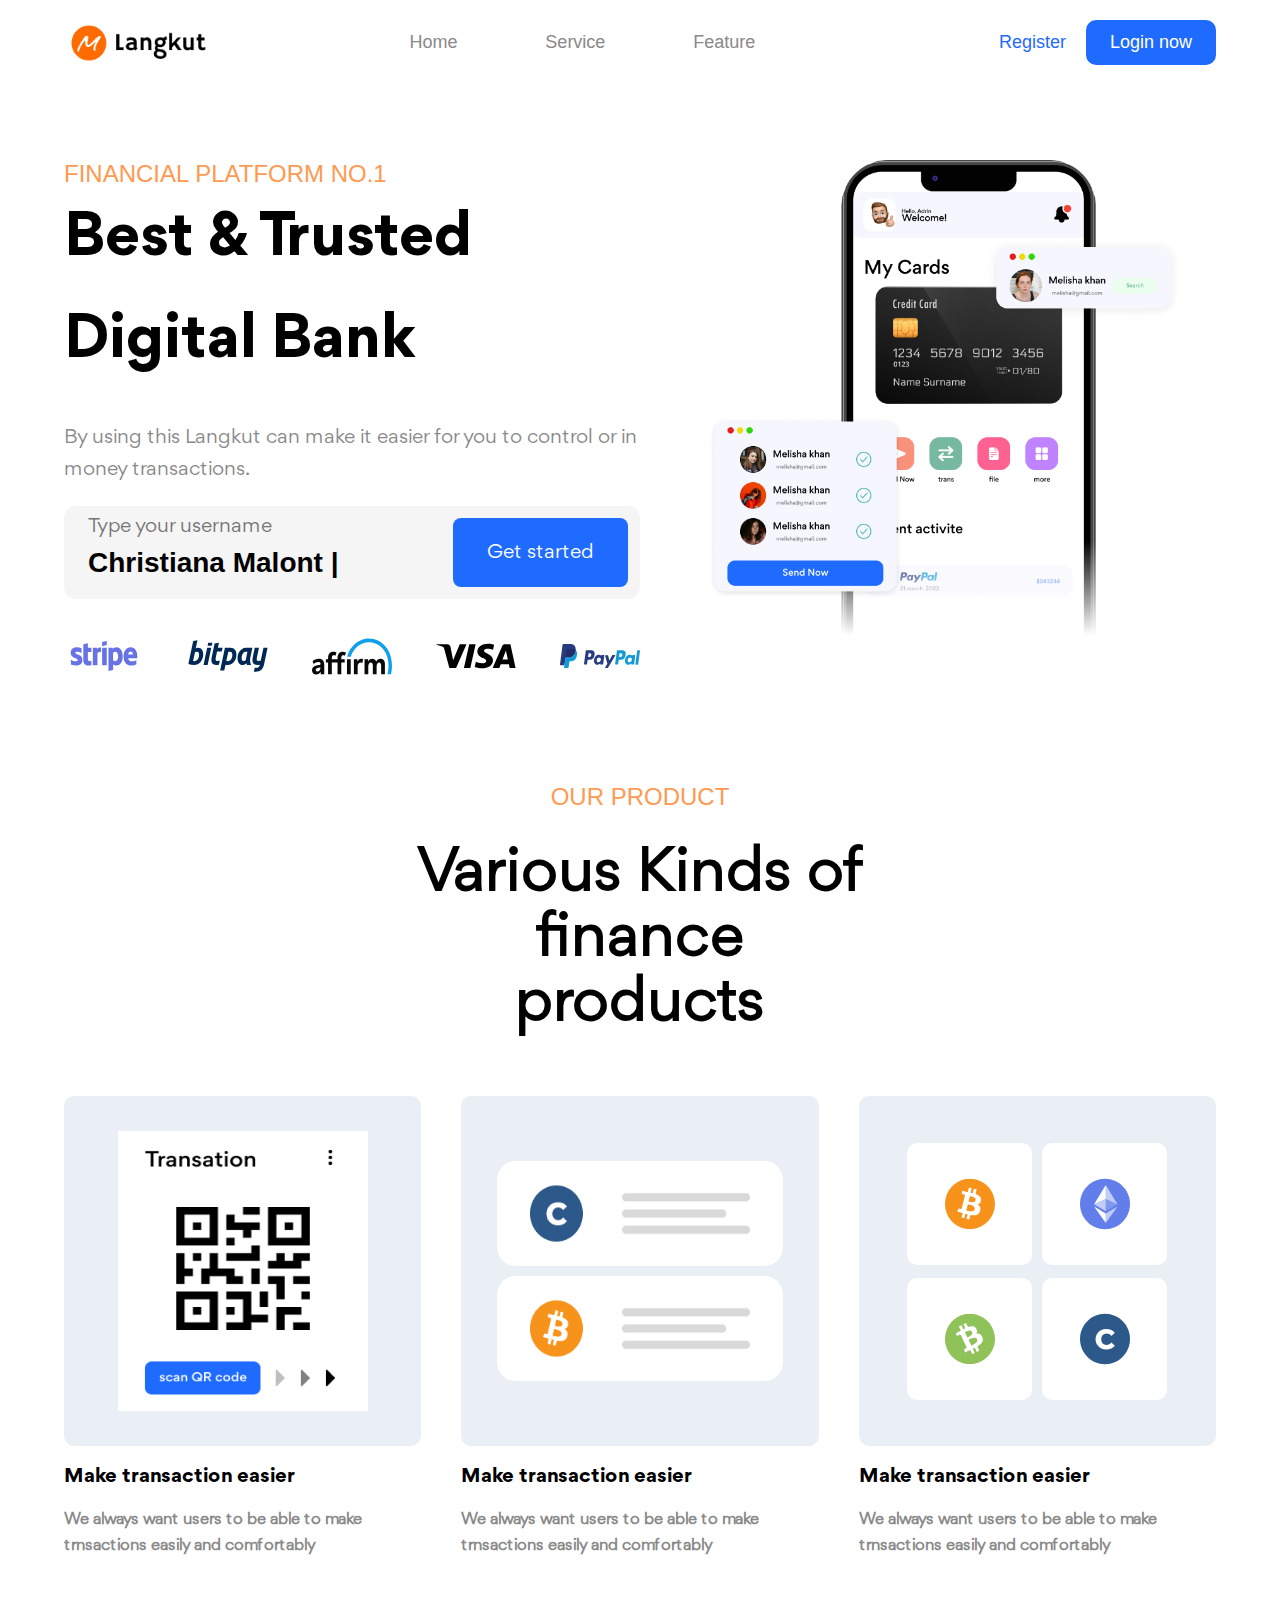
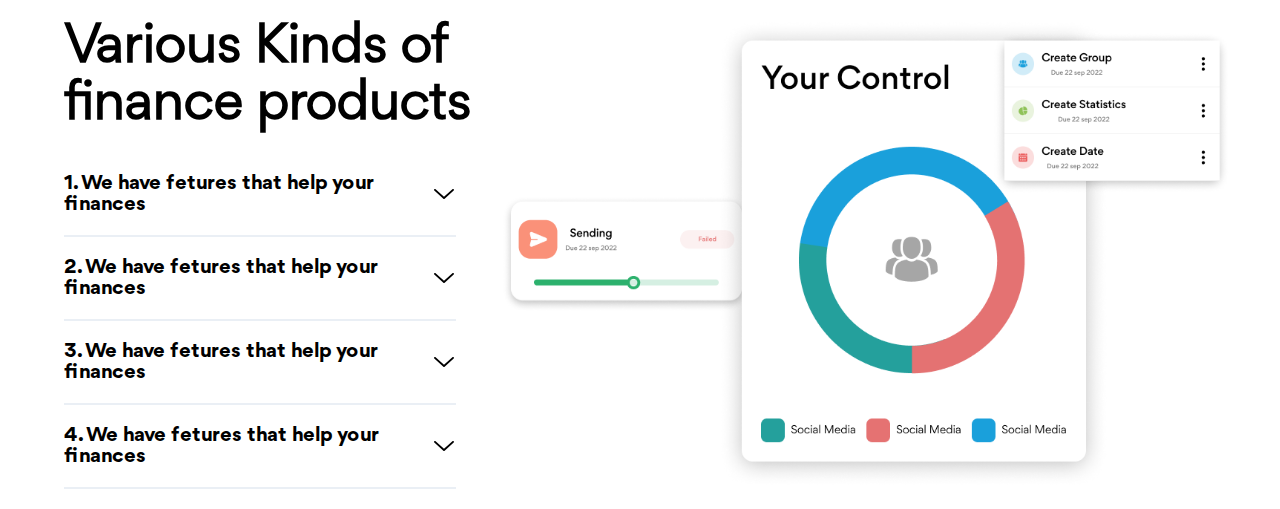
==== index.html @ 3cc5f79e "finance section in  progress" ====
<!DOCTYPE html>
<html lang="en">
<head>
    <meta charset="UTF-8">
    <meta http-equiv="X-UA-Compatible" content="IE=edge">
    <meta name="viewport" content="width=device-width, initial-scale=1.0">
    <title>Document</title>
    <link rel="stylesheet" href="style.css">
</head>
<body>
    <Header>
        <Section class="wrapper">
            <div class="left">
                <h1><a href=""><img src="Assets\LOGO.png" alt=""></a></h1>
                <Nav class="middle">
                    <ul>
                        <li><a href="">Home</a></li>
                        <li><a href="">Service</a></li>
                        <li><a href="">Feature</a></li>
                    </ul>
                </Nav>
            </div>
            <Div class="right">
                <ul>
                    <li><a href="">Register</a></li>
                    <li><a href="" class="button">Login now</a></li>
                </ul>
            </Div>
        </Section>
    </Header>
    <section id="spotlight">
        <Section class="wrapper">
            <Div class="top">
                <span class="label">Financial Platform no.1</span>
                <h1>Best & Trusted Digital Bank</h1>
                <p>By using this Langkut can make it easier for you to control or in money transactions.</p>
                <Form>
                    <ul>
                        <li><input type="email" placeholder="Type your username"></li>
                        <li><input type="submit" value="Get started"></li>
                        <li><label for="">Christiana Malont</label></li>
                    </ul>
                </Form>
            </Div>
            <Div class="bottom">
                <ul>
                    <li><img src="Assets\stripe.svg" alt=""></li>
                    <li><img src="Assets\bitpay.svg" alt=""></li>
                    <li><img src="Assets\affrim.svg" alt=""></li>
                    <li><img src="Assets\visa.svg" alt=""></li>
                    <li><img src="Assets\paypal.svg" alt=""></li>
                </ul>
            </Div>
           
        </Section>
    </section>
    <section id="product">
        <section class="wrapper">
            <Div class="top">
                <span class="label">our product</span>
                <h2>Various Kinds of finance products</h2>
            </Div>
            <Div class="middle">
                <div class="item one">
                    <ul>
                        <li>
                            <div class="img_container">
                            <img src="Assets\Frame 3465529.png" alt="">
                            </div>
                        </li>
                        <li><h3>Make transaction easier</h3></li>
                        <li><p>We always want users to be able to make trnsactions easily and comfortably</p></li>
                    </ul>
                </div>
                <div class="item two">
                    <ul>
                        <li>
                            <div class="img_container">
                            <img src="Assets\Frame 3465536.png" alt="">
                            <img src="Assets\Frame 3465971.png" alt="">
                            </div>  
                        </li>
                        <li><h3>Make transaction easier</h3></li>
                        <li><p>We always want users to be able to make trnsactions easily and comfortably</p></li>
                    </ul>
                </div>
                <div class="item three">
                    <ul>
                        <li>
                            <div class="img_container">
                                <span><img src="Assets\Component 99.svg" alt=""></span>
                                <span><img src="Assets\Component 102.svg" alt=""></span>
                                <span><img src="Assets\Component 101.svg" alt=""></span>
                                <span><img src="Assets\Component 100.svg" alt=""></span>
                            </div>   
                        </li>
                        <li><h3>Make transaction easier</h3></li>
                        <li><p>We always want users to be able to make trnsactions easily and comfortably</p></li>
                    </ul>
                </div>
            </Div>
        </section>
    </section>
    <section id="finance">
        <Section class="wrapper">
            <Div class="top">
                <h2>Various Kinds of finance products</h2>
            </Div>
            <Div class="bottom">
                <ul>
                    <li>
                        <h3>1. We have fetures that help your finances <img src="Assets\Component 96.svg" alt=""></h3>
                        <p>We always want users to be able to make transactions easily and comfortably</p>
                        <a href="" class="button">Learn More</a>
                    </li>
                    <li>
                        <h3>2. We have fetures that help your finances <img src="Assets\Component 96.svg" alt=""></h3>
                        <p>We always want users to be able to make transactions easily and comfortably</p>
                        <a href="" class="button">Learn More</a>
                    </li>
                    <li>
                        <h3>3. We have fetures that help your finances <img src="Assets\Component 96.svg" alt=""></h3>
                        <p>We always want users to be able to make transactions easily and comfortably</p>
                        <a href="" class="button">Learn More</a>
                    </li>
                    <li>
                        <h3>4. We have fetures that help your finances <img src="Assets\Component 96.svg" alt=""></h3>
                        <p>We always want users to be able to make transactions easily and comfortably</p>
                        <a href="" class="button">Learn More</a>
                    </li>
                    
                </ul>
            </Div>
        </Section>
    </section>
</body>
</html>
---- style.css ----
* {
    margin: 0;
    padding: 0;
    border: 0;
    vertical-align: baseline;
    background: transparent;
    font-weight: normal;
    text-decoration: none;
    outline: none;
    -webkit-box-sizing: border-box;
    -moz-box-sizing: border-box;
    box-sizing: border-box;
  }
  ol,
  ul {
    list-style: none;
  }
  del {
    text-decoration: line-through;
  }
  body {
    font-family: 'Gorditas-regular', Arial, Helvetica, sans-serif;
    font-size: 17px;
    color: #000000;
    overflow-x: hidden;
    min-width: 320px;
    font-weight: 400;
  }
  input,
  textarea,
  select {
    font-family: 'Gordita-regular', Arial, Helvetica, sans-serif;
    font-weight: 400;
  }
  
  p {
    line-height: 1.6em;
    font-size: 16px;
    font-family: 'Gordita-regular', Arial;
    font-weight: 400;
    color:#898989 ;
  }
  h1{
    font-family:'Gordita-bold' ;

  }
  h2{
    font-family:'Gordita-bold' ;

  }
  h3{
    font-family:'Gordita-bold' ;

  }
  h4{
    font-family:'Gordita-bold' ;

  }
  h5{
    font-family:'Gordita-bold' ;

  }
  span.label {
    color: #FE9A52;
    text-transform: uppercase;
    font-weight: 500;
    font-size: 18px;
  }

  br.clear {
    clear: both;
    line-height: 0;
  }
  .wrapper {
    width: 90%;
    margin: 0 auto;
    max-width: 1400px;
  }


@font-face {
    font-family: 'Gordita-bold';
    src: url('font/Gordita-Bold.woff2') format('woff2'),
        url('font/Gordita-Bold.woff') format('woff');
    font-weight: bold;
    font-style: normal;
    font-display: swap;
}



@font-face {
    font-family: 'Gordita-Regular';
    src: url('font/Gordita-Regular.woff2') format('woff2'),
        url('font/Gordita-Regular.woff') format('woff');
    font-weight: normal;
    font-style: normal;
    font-display: swap;
}

Header{
    height: 100px;
    background-color: #fff;
    padding: 20px 0 0;
    margin-bottom: 60px;


}
Header Section.wrapper{
    display: flex;
    justify-content: space-between;
    align-items: center;
    
    
}
Header div.left{
    display: flex;
    justify-content: space-between;
    width: 60%;
    align-items: center
    
}
Header div.left h1{
    width: 150px;
    
}
Header div.left h1 a{
    width: 100%;
    display: block;
    
}
Header div.left h1 a img{
    display: block;
    width: 100%;
    
}
Header div.left Nav.middle{
    width: 50%;

    
}
Header div.left Nav.middle ul{
    display: flex;
    justify-content: space-between;
    align-items: center
    
}
Header div.left Nav.middle ul li{

    
}
Header div.left Nav.middle ul li a{
    display: inline-block;
    color:#898989 ; 
    font-size: 18px;
    font-weight: 500;
    
}
Header div.left Nav.middle ul li a:hover{
    font-weight: 700;
    color: #1E1E1E;
    
}
Header div.right{
    align-items: center
    
}
Header div.right ul{
    display: flex;
    justify-content: space-between;
    align-items: center
    
}
Header div.right ul li{
    
}
Header div.right ul li a{
    color: #1f6bff;
    font-size: 18px;
    font-weight: 500;
    display: block;
    
}
Header div.right ul li a:hover{
    color: #0444c5;

    
}
Header div.right ul li a.button{
    font-weight: 500;
    font-size: 18px;
    margin-left: 20px;
    color: #fff;
    background: #1f6bff;
    padding: 12px 24px;
    border-radius: 10px;
    display: block;
}
Header div.right ul li a.button:hover{
    background: #044cdb;
    
}
#spotlight{
    background-image: url(Assets/spotlight.png);
    background-repeat: no-repeat;
    background-position: right 100px  top 0;
    background-size: contain;
    margin-bottom: 100px;

}
#spotlight Section.wrapper{
    
}
#spotlight Div.top{
    
}
#spotlight Div.top span.label{
    color: #FE9A52;
    text-transform: uppercase;
    font-weight: 500;
    font-size: 24px;
    margin-bottom: 30px;

    
}
#spotlight Div.top h1{
    font-weight: 700;
    font-size: 60px;
    font-style:Gordita-regular ;
    width: 40%;
    line-height: 1.7em;
    margin-bottom: 30px;
    
}
#spotlight Div.top p{
    font-weight: 500;
    font-size: 20px;
    margin-bottom: 20px;
    width: 50%;
    
}
#spotlight Div.top form{
    
}
#spotlight Div.top form ul{
    position: relative;
    width: 50%;
    background: #f5f5f5;
    padding: 10px 24px;
    border-radius: 12px;
    margin-bottom: 30px;
    
    
}
#spotlight Div.top form ul li{
    margin-bottom: 10px;


    
}
#spotlight Div.top form ul li input[type="email"]{
    
    color: #898989 ;
    width: 100%;
  
    font-size: 20px;
    

    

    
}
#spotlight Div.top form ul li input[type="submit"]{
    background: #1f6bff;
    color: #fff;
    font-size: 20px;
    font-weight: 500;
    padding: 24px 34px;
    position: absolute;
    right: 12px;
    top: 12px;
    border-radius: 8px;
    
}
#spotlight Div.top form ul li label{
    font-size: 28px;
    font-weight: 600;
    color: #000;
    text-transform: none;
    margin-top: 20px; 
}
#spotlight Div.top form:hover label{
   visibility: hidden;


    
}
#spotlight Div.top form ul li label::after{
    content: ' |';
    
}
#spotlight Div.bottom{
    width: 50%;
    align-items: center;
    
}
#spotlight Div.bottom ul{
    display: flex;
    justify-content: space-between;
    align-items: center;
    
    
}
#spotlight Div.bottom ul li{
 
    width: 80px;
    
}
#spotlight Div.bottom ul li img{
    display: block;
    width: 100%;
    
}
#product{
    margin-bottom: 60px;


}
#product section.wrapper{
    
}
#product Div.top{
    text-align: center;
    
    
}
#product Div.top span.label{
    display: block;
    font-size: 24px;
    margin-bottom: 30px;
    
}
#product Div.top h2{
    font-size: 60px;
    font-family: 'Gordita-regular';
    font-weight: 600;
    width: 40%;
    margin: 0 auto;
    
}
#product Div.middle{
    display: flex;
    justify-content: space-between;
    margin-top: 60px;
    
}
#product Div.middle div.item{
    width: 31%;
    
}
#product Div.middle div.item.one{
    
}
#product Div.middle div.item.two{
    
}
#product Div.middle div.item.three{
    
}
#product Div.middle div.item ul{
    display: flex;
    justify-content: space-between;
    flex-direction: column;
}
#product Div.middle div.item ul li{
    
}
#product Div.middle div.item ul li div.img_container{
    width: 100%;
    background-color: #eaeff5;
    margin: 0 auto;
    height: 350px;
    display: flex;
    align-items: center;
    justify-content: center;
    border-radius: 10px;
    margin-bottom: 20px;
   
}
#product Div.middle div.item.two ul li div.img_container{
    display: flex;
    justify-content: center;
    flex-wrap: wrap; 
    flex-direction: column;
   
}
#product Div.middle div.item.three ul li div.img_container{
    display: flex;
    flex-wrap: wrap;
    justify-content: center; 
    padding: 40px 0;
}
#product Div.middle div.item ul li div.img_container img{
    display: block;
    margin: 0 auto;
    width: 70%;
    height: 80%;
    
    
}
#product Div.middle div.item.two ul li div.img_container img{
    display:block;
    height: 30%;
    width: 80%;
    margin-bottom: 10px;
    
}
#product Div.middle div.item.two ul li div.img_container img:last-child{
    margin-bottom: 0;
    
}

#product Div.middle div.item.three ul li div.img_container span{
    width: 35%;
    height: 45%;
    display: flex;
    justify-content: center;
    align-items: center;
    background-color: #fff;
    border-radius: 10px;
   
  
    
}
#product Div.middle div.item.three ul li div.img_container span:nth-child(odd){
  margin-right: 10px;

    
}
#product Div.middle div.item.three ul li div.img_container span img{
    width: 40%;
    display: inline-block;
   
    
}

#product Div.middle div.item ul li h3{
 margin-bottom: 20px;
    
}
#product Div.middle div.item ul li p{
    font-weight: 600;
    
}
#finance{
    background-image: url(Assets/graph_image.png);
    background-repeat: no-repeat;
    background-position: right 50px top 0px;
    background-size: contain;

}
#finance Section.wrapper{
    
}
#finance Div.top{
    margin: 0 auto;
    margin-bottom: 40px;
    
}
#finance Div.top h2{
    font-size: 53px;
    font-family: 'Gordita-regular';
    font-weight: 600;
    width: 40%;
    

    
}
#finance Div.bottom{
    
}
#finance Div.bottom ul{
    
}
#finance Div.bottom ul li{
    margin: 20px 0;
    width: 34%;
    border-bottom: 2px solid #eaeff5;
    
}
#finance Div.bottom ul li h3{
    display: flex;
    justify-content: space-between;
    margin-bottom: 20px;
    
}
#finance Div.bottom ul li h3 img{
    
}
#finance Div.bottom ul li p{
    margin-bottom: 20px;
    font-weight: 600;
    font-size: 16px;
    display: none;
    
    
}
#finance Div.bottom ul li:hover p {
    display: block;
    
}
#finance Div.bottom ul li a.button{
    display: inline-block;
    margin-bottom: 20px;
    color: #FE9A52;
    font-weight: 600;
    font-size: 16px;
    display: none;
}
#finance Div.bottom ul li:hover a.button{
    display: block;
    
}
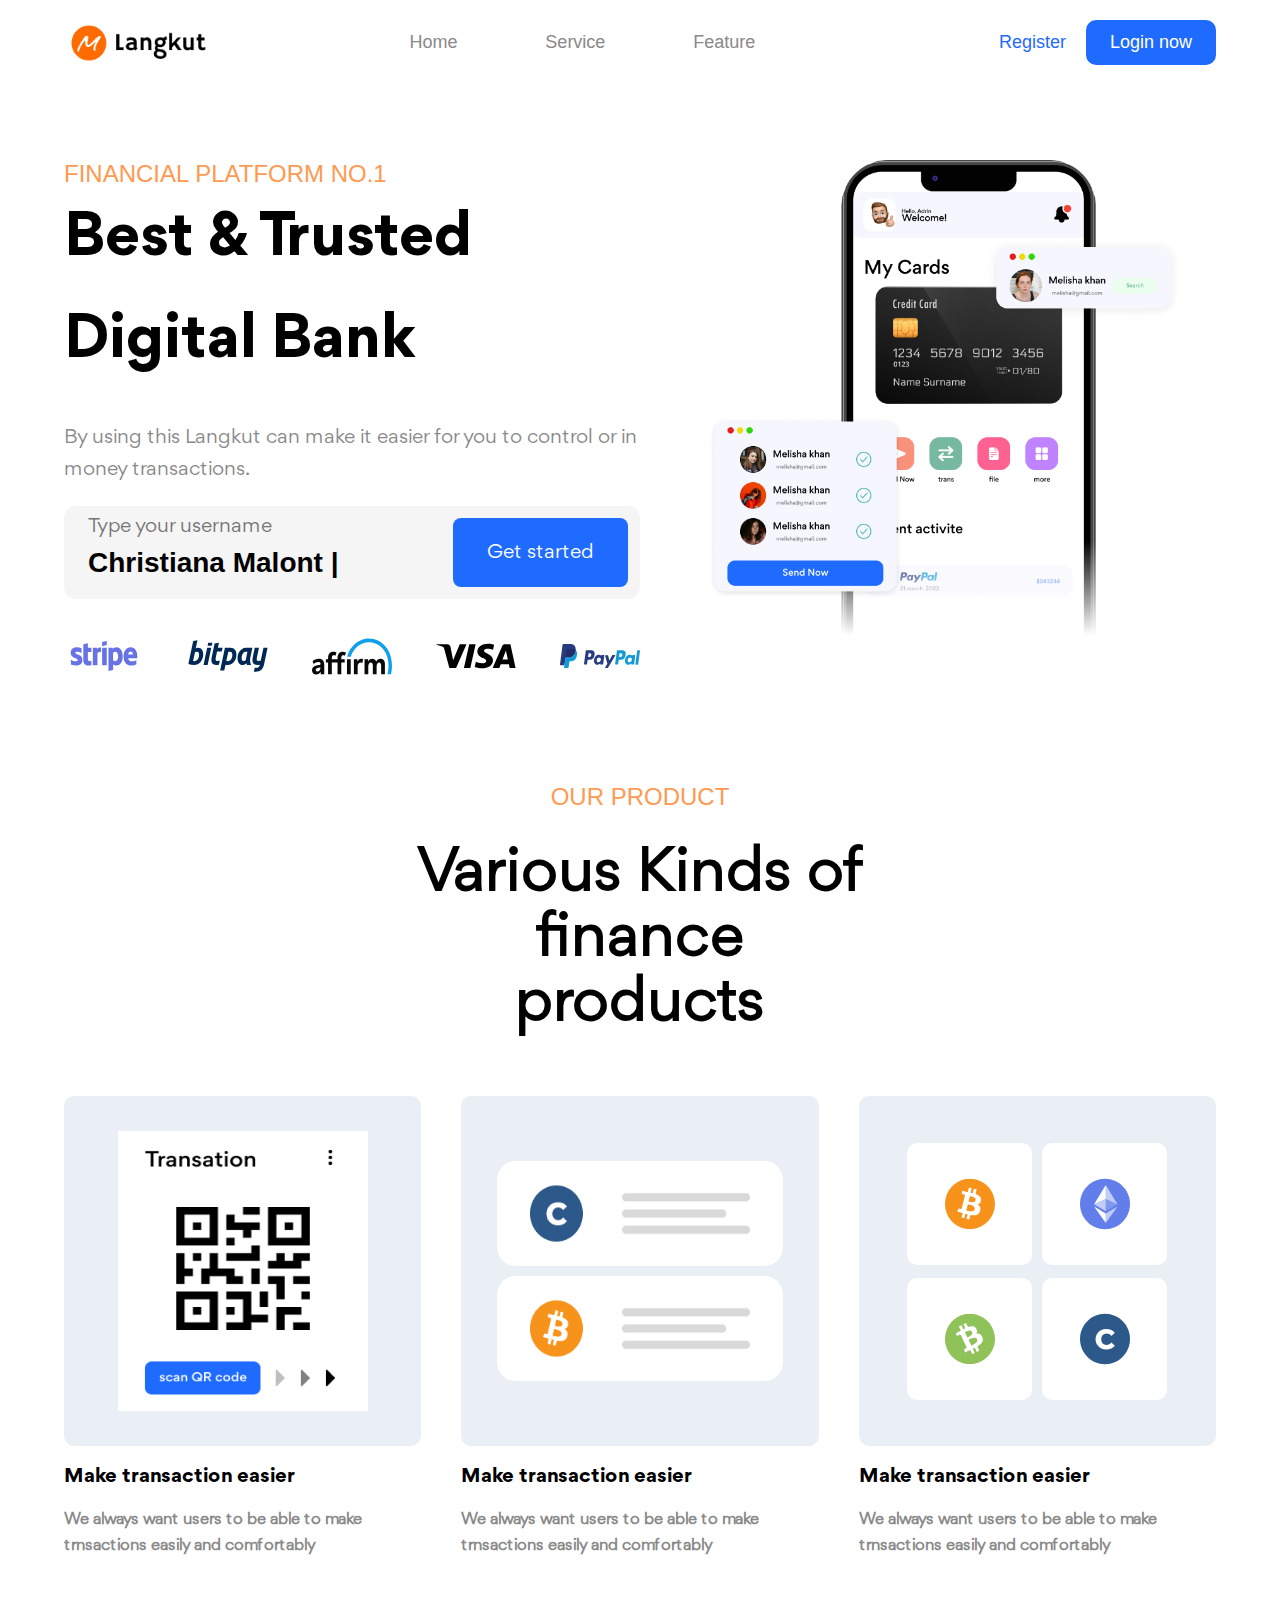
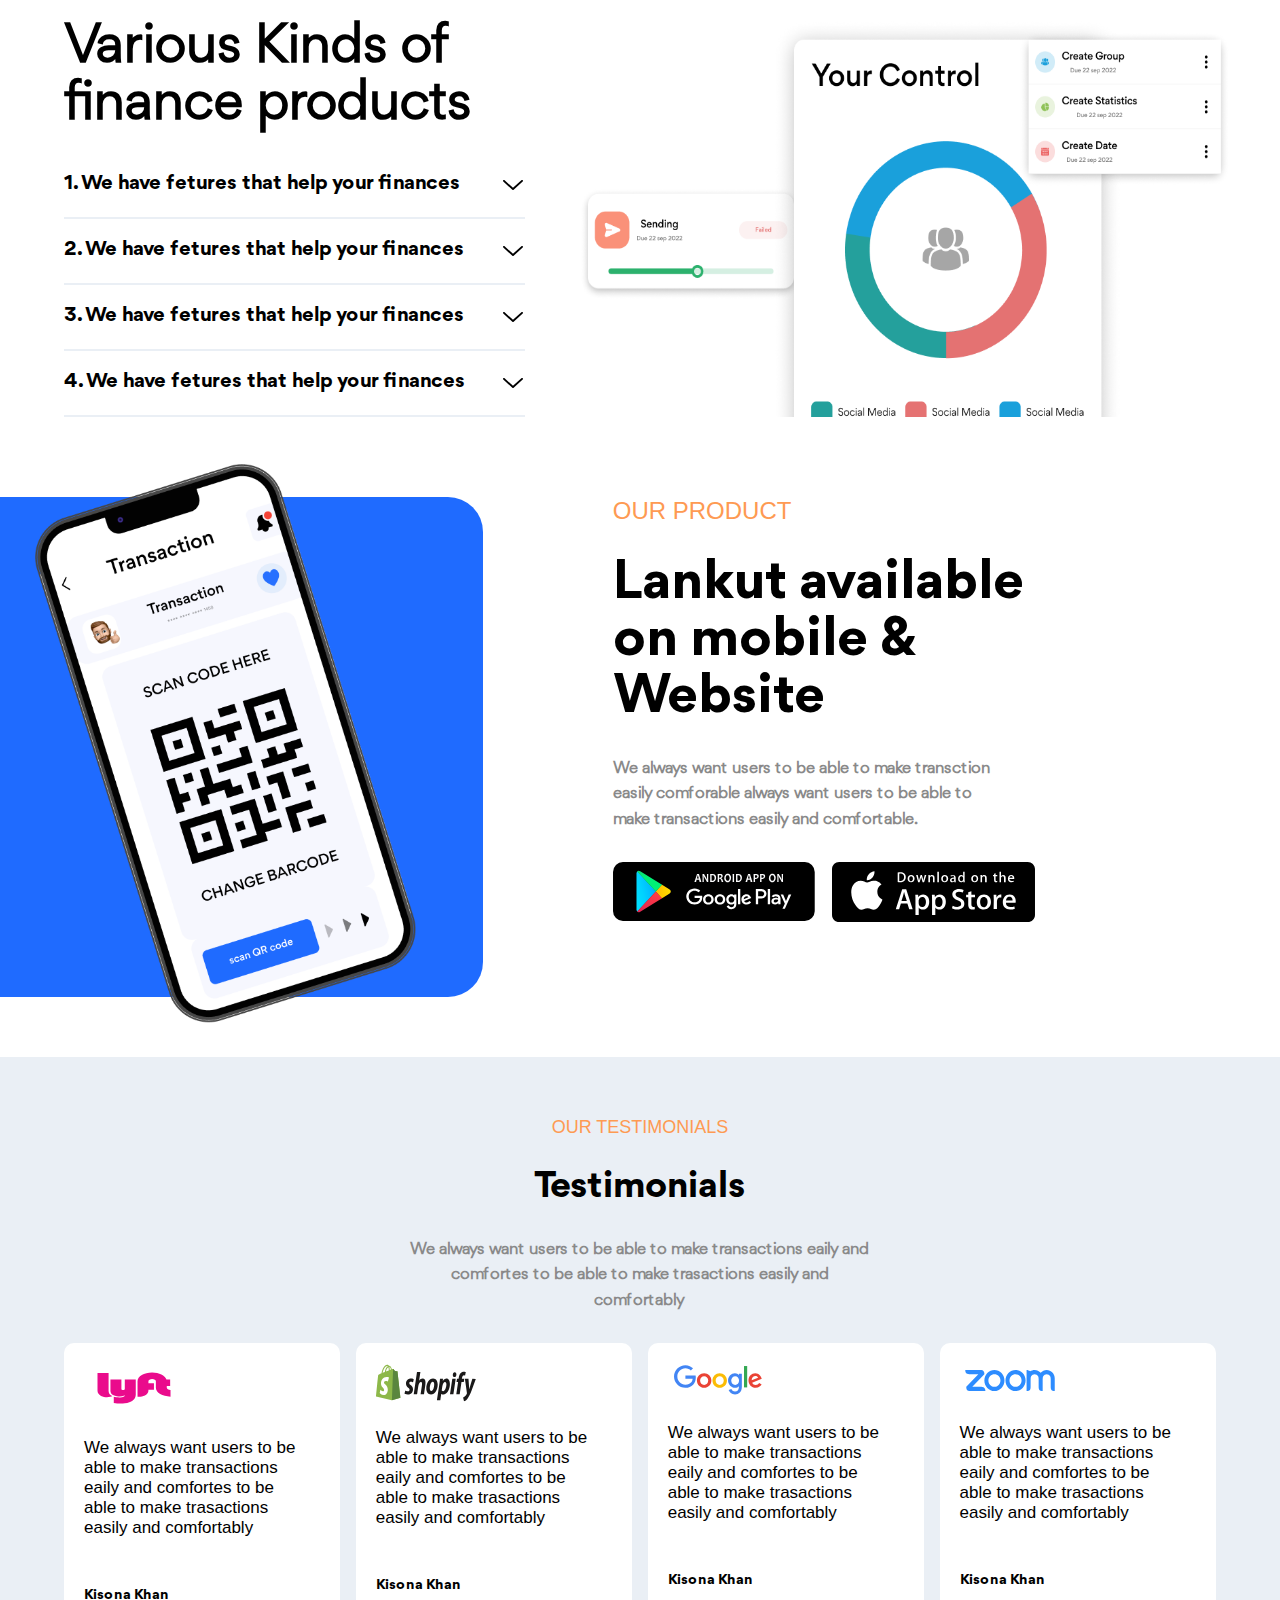
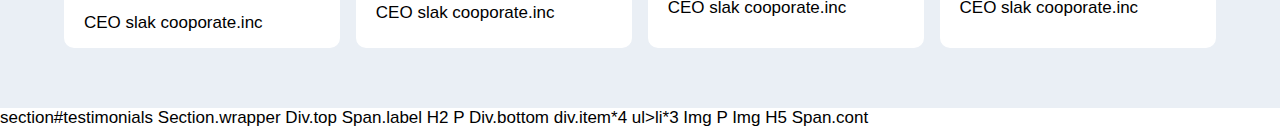
==== commit 56b42d9e: "testimonial section in progress" ====
--- a/index.html
+++ b/index.html
@@ -133,5 +133,107 @@
             </Div>
         </Section>
     </section>
+    <Section id="app">
+        <Section class="wrapper">
+            <div class="bg">
+                <img src="Assets\mobile-mockup-image.png" alt="">
+            </div>
+            <Div class="container">
+                <span class="label">Our  product</span>
+                <h2>Lankut available on mobile & Website
+                </h2>
+                <p>We always want users to be able to make transction easily comforable always want users to be able to make transactions easily and comfortable.</p>
+                <ul>
+                    <li><a href=""><img src="Assets\paly store.svg" alt=""></a></li>
+                    <li><a href=""><img src="Assets\app store.svg" alt=""></a></li>
+                </ul>
+            </Div>
+        </Section>
+    </Section>
+    <section id="testimonials">
+        <Section class="wrapper">
+            <Div class="top">
+                <Span class="label">our testimonials</Span>
+                <h2>Testimonials</h2>
+                <p>We always want users to be able to make transactions eaily and comfortes to be  able to make trasactions easily and comfortably</p>
+            </Div>
+            <Div class="bottom">
+                <div class="item">
+                    <ul>
+                        <li>
+                            <img src="Assets\Lyft logo.svg" alt="">
+                            <blockquote>We always want users to be able to make
+                                 transactions eaily and comfortes to be  able to make
+                                  trasactions easily and comfortably</blockquote>
+                            <div class="container">
+                                <div class="image">
+                                    <img src="" alt="">
+                                </div>
+                                <div class="name">
+                                    <h5>Kisona Khan</h5>
+                                    <span class="contact">CEO slak cooporate.inc</span>
+                                </div>
+                            </div>
+                            
+                            
+                        </li>
+                    
+                    </ul>
+                </div>
+                <div class="item">
+                    <ul>
+                        <li>
+                            <img src="Assets\shopify-logo.svg" alt="">
+                            <blockquote>We always want users to be able to make transactions eaily and comfortes to be  able to make trasactions easily and comfortably</blockquote>
+                            <img src="" alt="">
+                            <h5>Kisona Khan</h5>
+                            <span class="contact">CEO slak cooporate.inc</span>
+                        </li>
+                       
+                    </ul>
+                </div>
+                <div class="item">
+                    <ul>
+                        <li>
+                            <img src="Assets\google-logo.svg" alt="">
+                            <blockquote>We always want users to be able to make transactions
+                                 eaily and comfortes to be  able to make trasactions easily and comfortably</blockquote>
+                            <img src="" alt="">
+                            <h5>Kisona Khan</h5>
+                            <span class="contact">CEO slak cooporate.inc</span>
+                        </li>
+                    </ul>
+                </div>
+                <div class="item">
+                    <ul>
+                        <li>
+                            <img src="Assets\zoom-logo.svg" alt="">
+                            <blockquote>We always want users to be able to make transactions eaily and comfortes to be  able to make trasactions easily and comfortably</blockquote>
+                            <img src="" alt="">
+                            <h5>Kisona Khan</h5>
+                            <span class="contact">CEO slak cooporate.inc</span>
+                        </li>
+                        
+                    </ul>
+                </div>
+            </Div>
+        </Section>
+    </section>
+
+    section#testimonials
+	Section.wrapper
+		Div.top
+			Span.label
+			H2
+			P
+		Div.bottom
+			div.item*4
+				ul>li*3
+					Img
+					P
+					Img
+					H5
+					Span.cont
+
 </body>
 </html>--- a/style.css
+++ b/style.css
@@ -456,7 +456,8 @@
     background-image: url(Assets/graph_image.png);
     background-repeat: no-repeat;
     background-position: right 50px top 0px;
-    background-size: contain;
+    background-size: 650px 450px;
+    margin-bottom: 80px;
 
 }
 #finance Section.wrapper{
@@ -484,7 +485,7 @@
 }
 #finance Div.bottom ul li{
     margin: 20px 0;
-    width: 34%;
+    width: 40%;
     border-bottom: 2px solid #eaeff5;
     
 }
@@ -520,4 +521,150 @@
 #finance Div.bottom ul li:hover a.button{
     display: block;
     
-}+}
+#app{
+    margin-bottom: 60px;
+  
+
+}
+#app Section.wrapper{
+    display: flex;
+    justify-content: space-between;
+    
+}
+#app div.bg{
+    position:relative;
+    height: 500px;
+    width: 850px;
+    background-color: #1f6bff;
+    border-top-right-radius: 35px;
+    border-bottom-right-radius: 35px;
+    left: -70px;
+    top: 0px;
+    
+}
+#app div.bg img{
+    position: absolute;
+    display: block;
+    width: 415px;
+    top: -50px;
+    right: 50px;
+   
+    
+}
+#app Div.container{
+    margin-right: 0px;
+    margin-left: 60px;
+    
+}
+#app Div.container span.label{
+    display: block;
+    margin-bottom: 30px;
+    font-size: 24px;
+    
+}
+#app Div.container h2{
+    font-size: 53px;
+    font-weight: 400;
+    margin-bottom: 30px;
+    width: 70%;
+}
+#app Div.container p{
+    margin-bottom: 30px;
+    width: 65%;
+    font-size: 16px;
+    font-weight: 600;
+}
+#app Div.container ul{
+    display: flex;
+    justify-content: space-between;
+    width: 70%;
+    
+}
+#app Div.container ul li{
+    width: 48%;
+    
+}
+#app Div.container ul li a{
+    display: block;
+    width: 100%;
+
+    
+}
+#app Div.container ul li a img{
+    display: block;
+    width: 100%;
+
+    
+}
+
+#testimonials{
+    padding: 60px 0;
+    text-align: center;
+    background-color: #eaeff5;
+
+}
+#testimonials Section.wrapper{
+    
+}
+#testimonials Div.top{
+    
+}
+#testimonials Div.top Span.label{
+    display: block;
+    margin-bottom: 30px;
+    
+}
+#testimonials Div.top h2{
+    margin-bottom: 30px;
+    font-weight: 500;
+    font-size: 36px;
+    
+}
+#testimonials Div.top p{
+    font-size: 16px;
+    font-weight: 600;
+    width: 40%;
+    margin: 0 auto;
+    margin-bottom: 30px;
+    
+}
+#testimonials Div.bottom{
+    display: flex;
+    justify-content: space-between;
+    
+}
+#testimonials Div.bottom div.item{
+    border-radius: 10px;
+    background-color: #fff;
+    width: 24%;
+
+    
+}
+#testimonials Div.bottom div.item ul{
+    width: 100%;
+    
+}
+#testimonials Div.bottom div.item ul li{
+    text-align: left;
+    padding: 15px 20px;
+    
+}
+#testimonials Div.bottom div.item ul li img{
+    width: 100px;
+    display: block;
+    margin-bottom: 20px;
+    
+}
+#testimonials Div.bottom div.item ul li blockquote{
+    width: 90%;
+    margin-bottom: 30px;
+    
+}
+#testimonials Div.bottom div.item ul li h5{
+    margin-bottom: 10px;
+    
+}
+#testimonials Div.bottom div.item ul li span.contact{
+    
+}
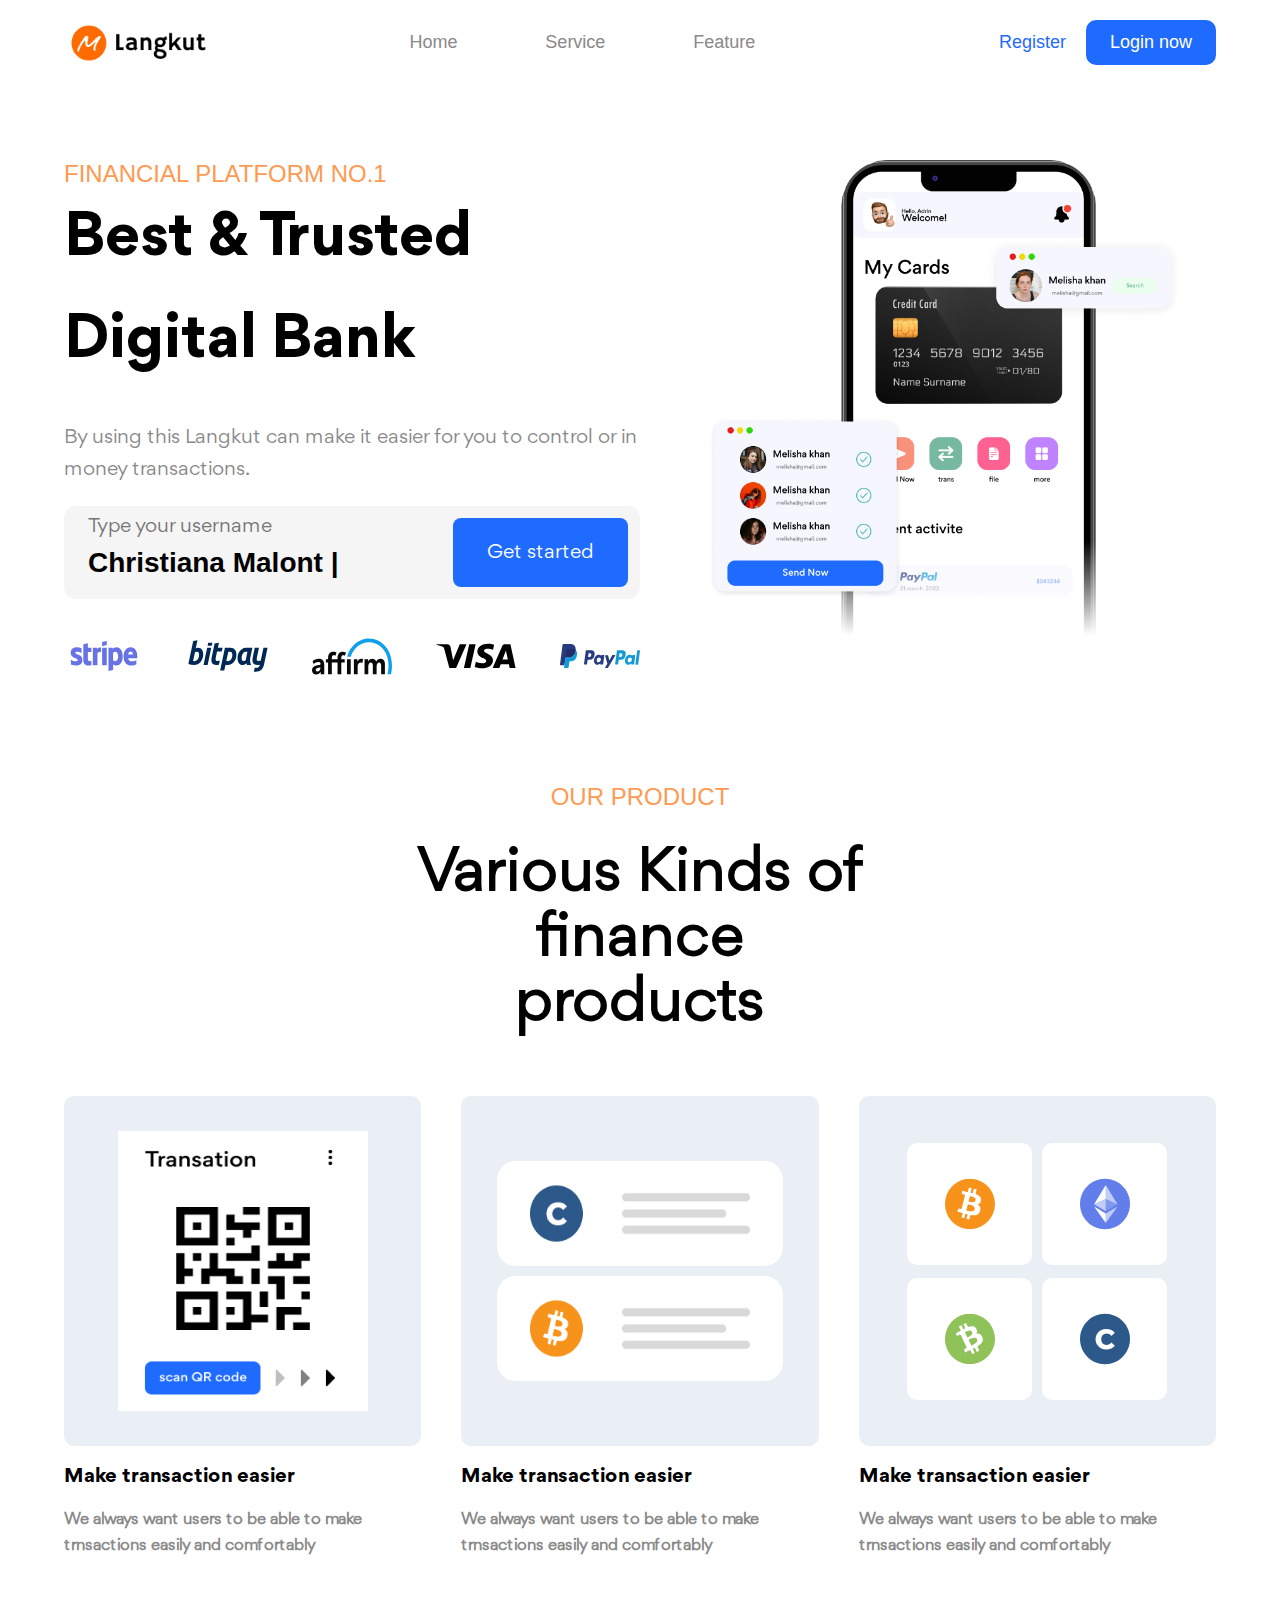
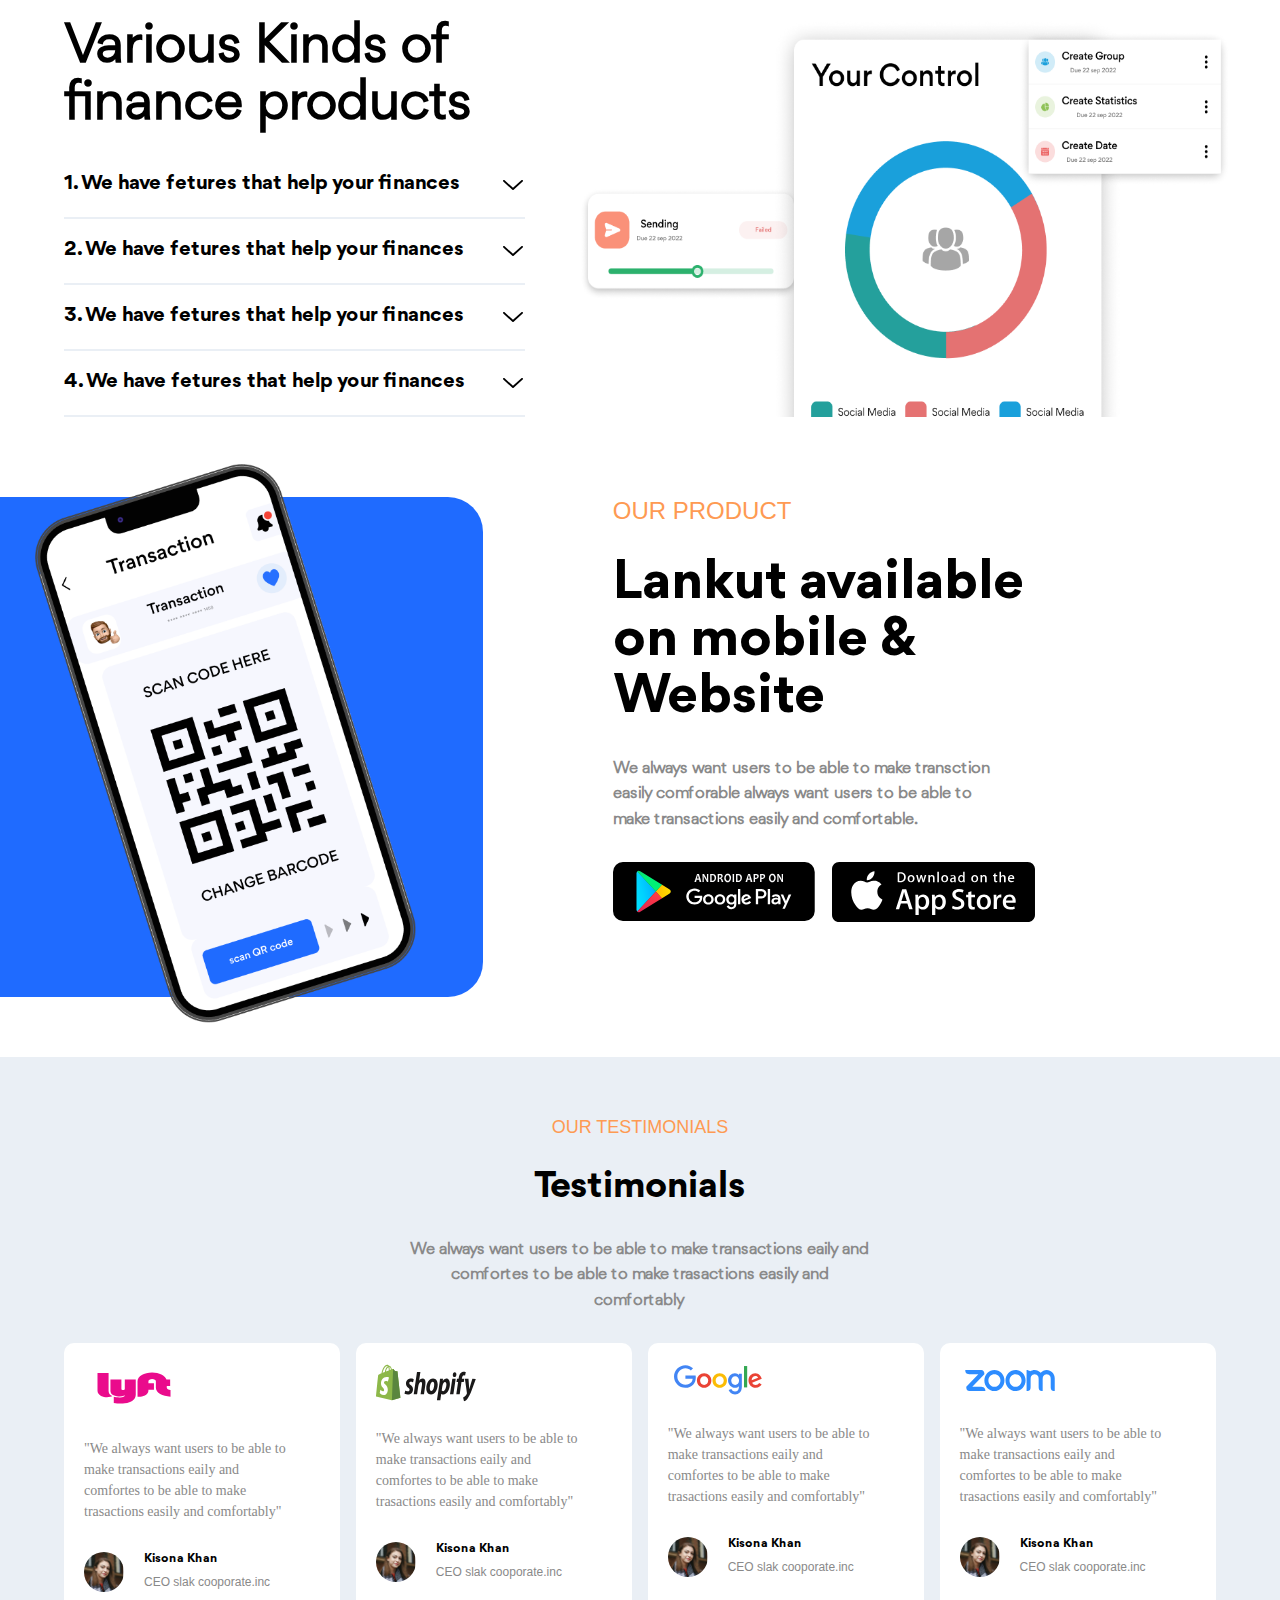
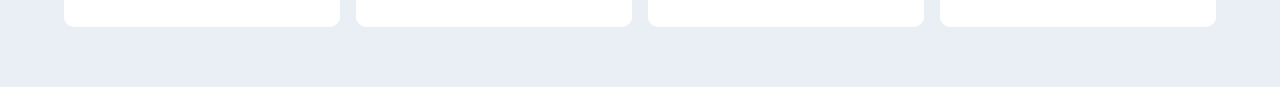
==== commit e4353710: "testimonial section has completed" ====
--- a/index.html
+++ b/index.html
@@ -162,20 +162,18 @@
                     <ul>
                         <li>
                             <img src="Assets\Lyft logo.svg" alt="">
-                            <blockquote>We always want users to be able to make
+                            <blockquote>"We always want users to be able to make
                                  transactions eaily and comfortes to be  able to make
-                                  trasactions easily and comfortably</blockquote>
+                                  trasactions easily and comfortably"</blockquote>
                             <div class="container">
                                 <div class="image">
-                                    <img src="" alt="">
-                                </div>
-                                <div class="name">
-                                    <h5>Kisona Khan</h5>
-                                    <span class="contact">CEO slak cooporate.inc</span>
-                                </div>
-                            </div>
-                            
-                            
+                                    <img src="Assets\profile.jpg" alt="">
+                                </div>
+                                <div class="name">
+                                    <h5>Kisona Khan</h5>
+                                    <span class="contact">CEO slak cooporate.inc</span>
+                                </div>
+                            </div>      
                         </li>
                     
                     </ul>
@@ -184,23 +182,36 @@
                     <ul>
                         <li>
                             <img src="Assets\shopify-logo.svg" alt="">
-                            <blockquote>We always want users to be able to make transactions eaily and comfortes to be  able to make trasactions easily and comfortably</blockquote>
-                            <img src="" alt="">
-                            <h5>Kisona Khan</h5>
-                            <span class="contact">CEO slak cooporate.inc</span>
-                        </li>
-                       
+                            <blockquote>"We always want users to be able to make
+                                transactions eaily and comfortes to be  able to make
+                                 trasactions easily and comfortably"</blockquote>                            <div class="container">
+                                <div class="image">
+                                    <img src="Assets\profile.jpg" alt="">
+                                </div>
+                                <div class="name">
+                                    <h5>Kisona Khan</h5>
+                                    <span class="contact">CEO slak cooporate.inc</span>
+                                </div>
+                            </div>
+                        </li>
                     </ul>
                 </div>
                 <div class="item">
                     <ul>
                         <li>
                             <img src="Assets\google-logo.svg" alt="">
-                            <blockquote>We always want users to be able to make transactions
-                                 eaily and comfortes to be  able to make trasactions easily and comfortably</blockquote>
-                            <img src="" alt="">
-                            <h5>Kisona Khan</h5>
-                            <span class="contact">CEO slak cooporate.inc</span>
+                            <blockquote>"We always want users to be able to make
+                                transactions eaily and comfortes to be  able to make
+                                 trasactions easily and comfortably"</blockquote>
+                            <div class="container">
+                                <div class="image">
+                                    <img src="Assets\profile.jpg" alt="">
+                                </div>
+                                <div class="name">
+                                    <h5>Kisona Khan</h5>
+                                    <span class="contact">CEO slak cooporate.inc</span>
+                                </div>
+                            </div>
                         </li>
                     </ul>
                 </div>
@@ -208,32 +219,23 @@
                     <ul>
                         <li>
                             <img src="Assets\zoom-logo.svg" alt="">
-                            <blockquote>We always want users to be able to make transactions eaily and comfortes to be  able to make trasactions easily and comfortably</blockquote>
-                            <img src="" alt="">
-                            <h5>Kisona Khan</h5>
-                            <span class="contact">CEO slak cooporate.inc</span>
-                        </li>
-                        
-                    </ul>
-                </div>
-            </Div>
-        </Section>
-    </section>
-
-    section#testimonials
-	Section.wrapper
-		Div.top
-			Span.label
-			H2
-			P
-		Div.bottom
-			div.item*4
-				ul>li*3
-					Img
-					P
-					Img
-					H5
-					Span.cont
-
+                            <blockquote>"We always want users to be able to make
+                                transactions eaily and comfortes to be  able to make
+                                 trasactions easily and comfortably"</blockquote>                           
+                            <div class="container">
+                                <div class="image">
+                                    <img src="Assets\profile.jpg" alt="">
+                                </div>
+                                <div class="name">
+                                    <h5>Kisona Khan</h5>
+                                    <span class="contact">CEO slak cooporate.inc</span>
+                                </div>
+                            </div>
+                        </li>   
+                    </ul>
+                </div>
+            </Div>
+        </Section>
+    </section>
 </body>
 </html>--- a/style.css
+++ b/style.css
@@ -659,12 +659,46 @@
 #testimonials Div.bottom div.item ul li blockquote{
     width: 90%;
     margin-bottom: 30px;
-    
-}
-#testimonials Div.bottom div.item ul li h5{
+    font-weight: 500;
+    font-size: 14px;
+    line-height: 1.5em;
+    font-family:'Gorditas-regular' ;
+    color: #898989;
+    
+}
+#testimonials Div.bottom div.item ul li div.container{
+    display: flex;
+    justify-content: left;
+    
+}
+#testimonials Div.bottom div.item ul li div.container div.image{
+    
+   
+    
+}
+#testimonials Div.bottom div.item ul li div.container div.image img{
+    width: 40px;
+    border-radius: 50%;
+    
+    
+}
+#testimonials Div.bottom div.item ul li div.container div.name{
+    text-align: left;
+    margin-left: 20px;
+   
+    
+}
+#testimonials Div.bottom div.item ul li div.container div.name h5{
     margin-bottom: 10px;
-    
-}
-#testimonials Div.bottom div.item ul li span.contact{
-    
-}
+    font-weight: 600;
+    font-size: 12px;
+   
+    
+}
+#testimonials Div.bottom div.item ul li div.container div.name span.contact{
+    display: block;
+    font-size: 12px;
+    color: #898989;
+   
+    
+}
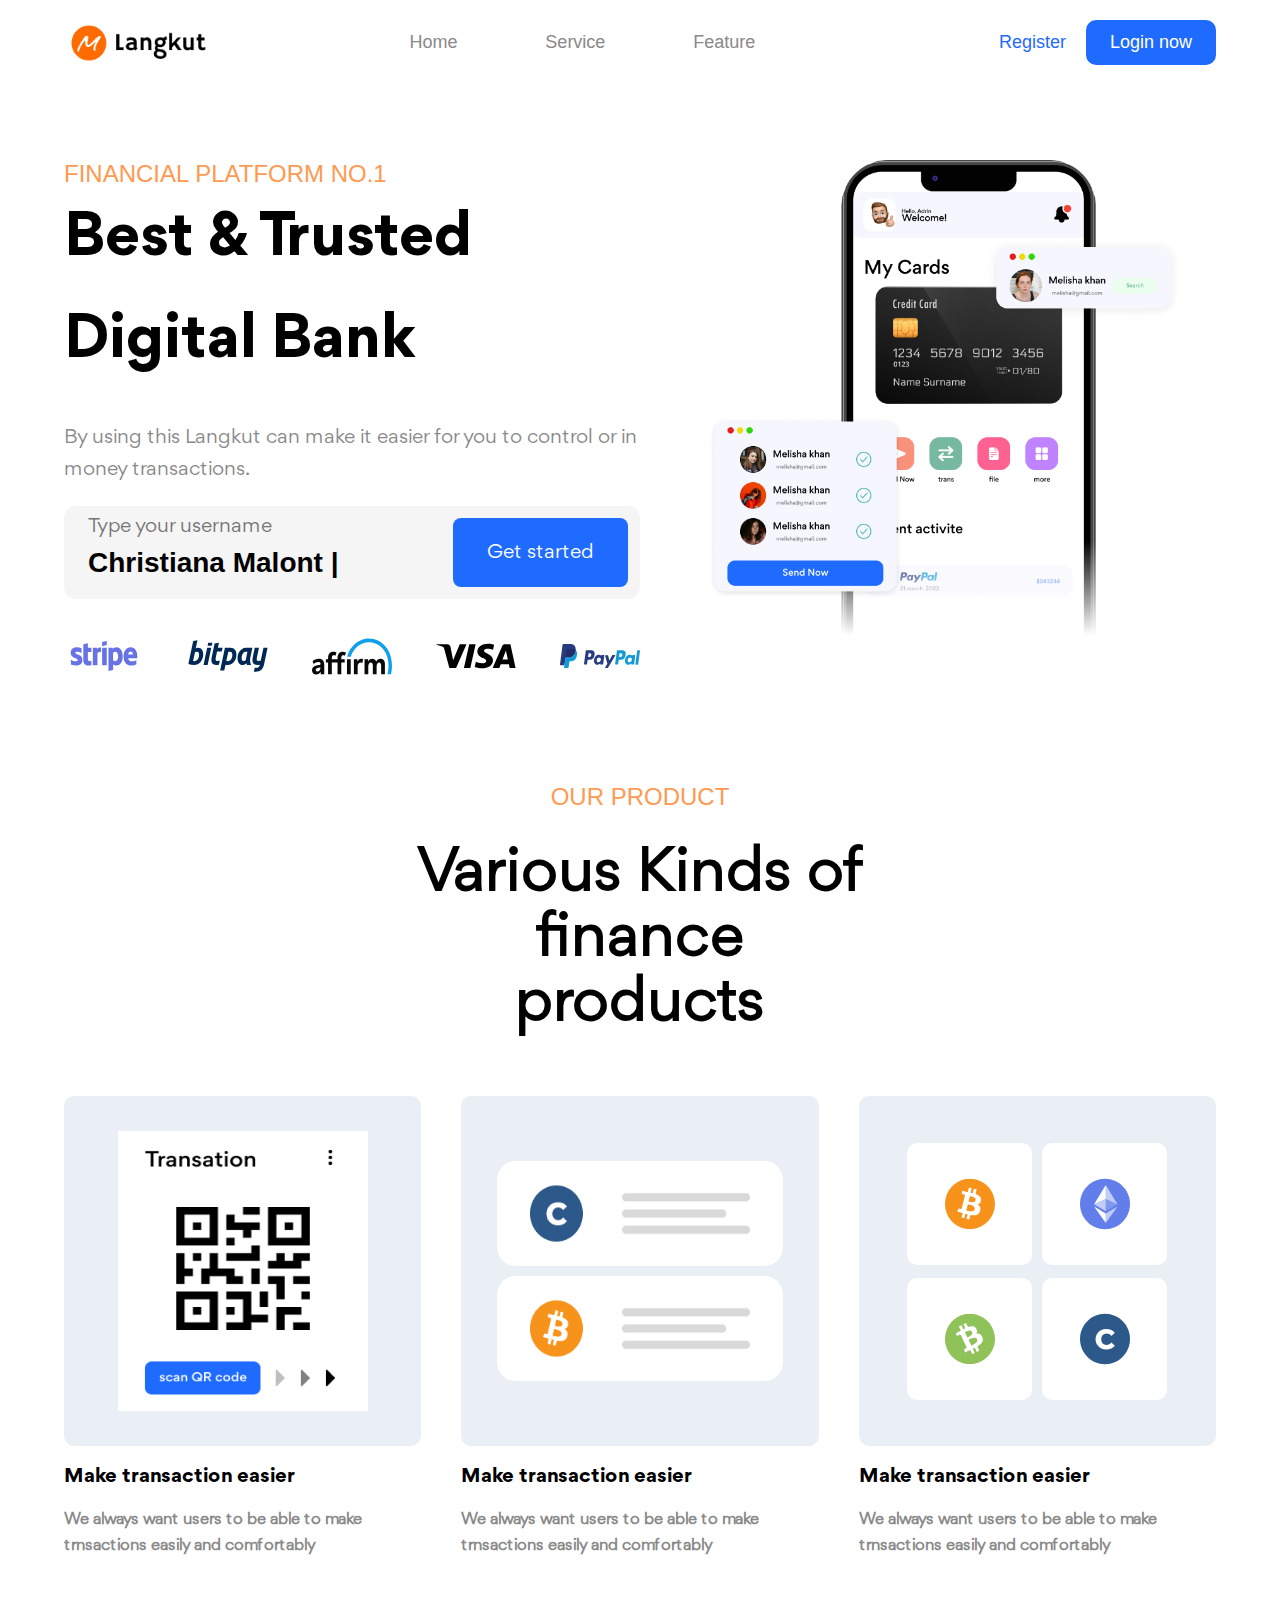
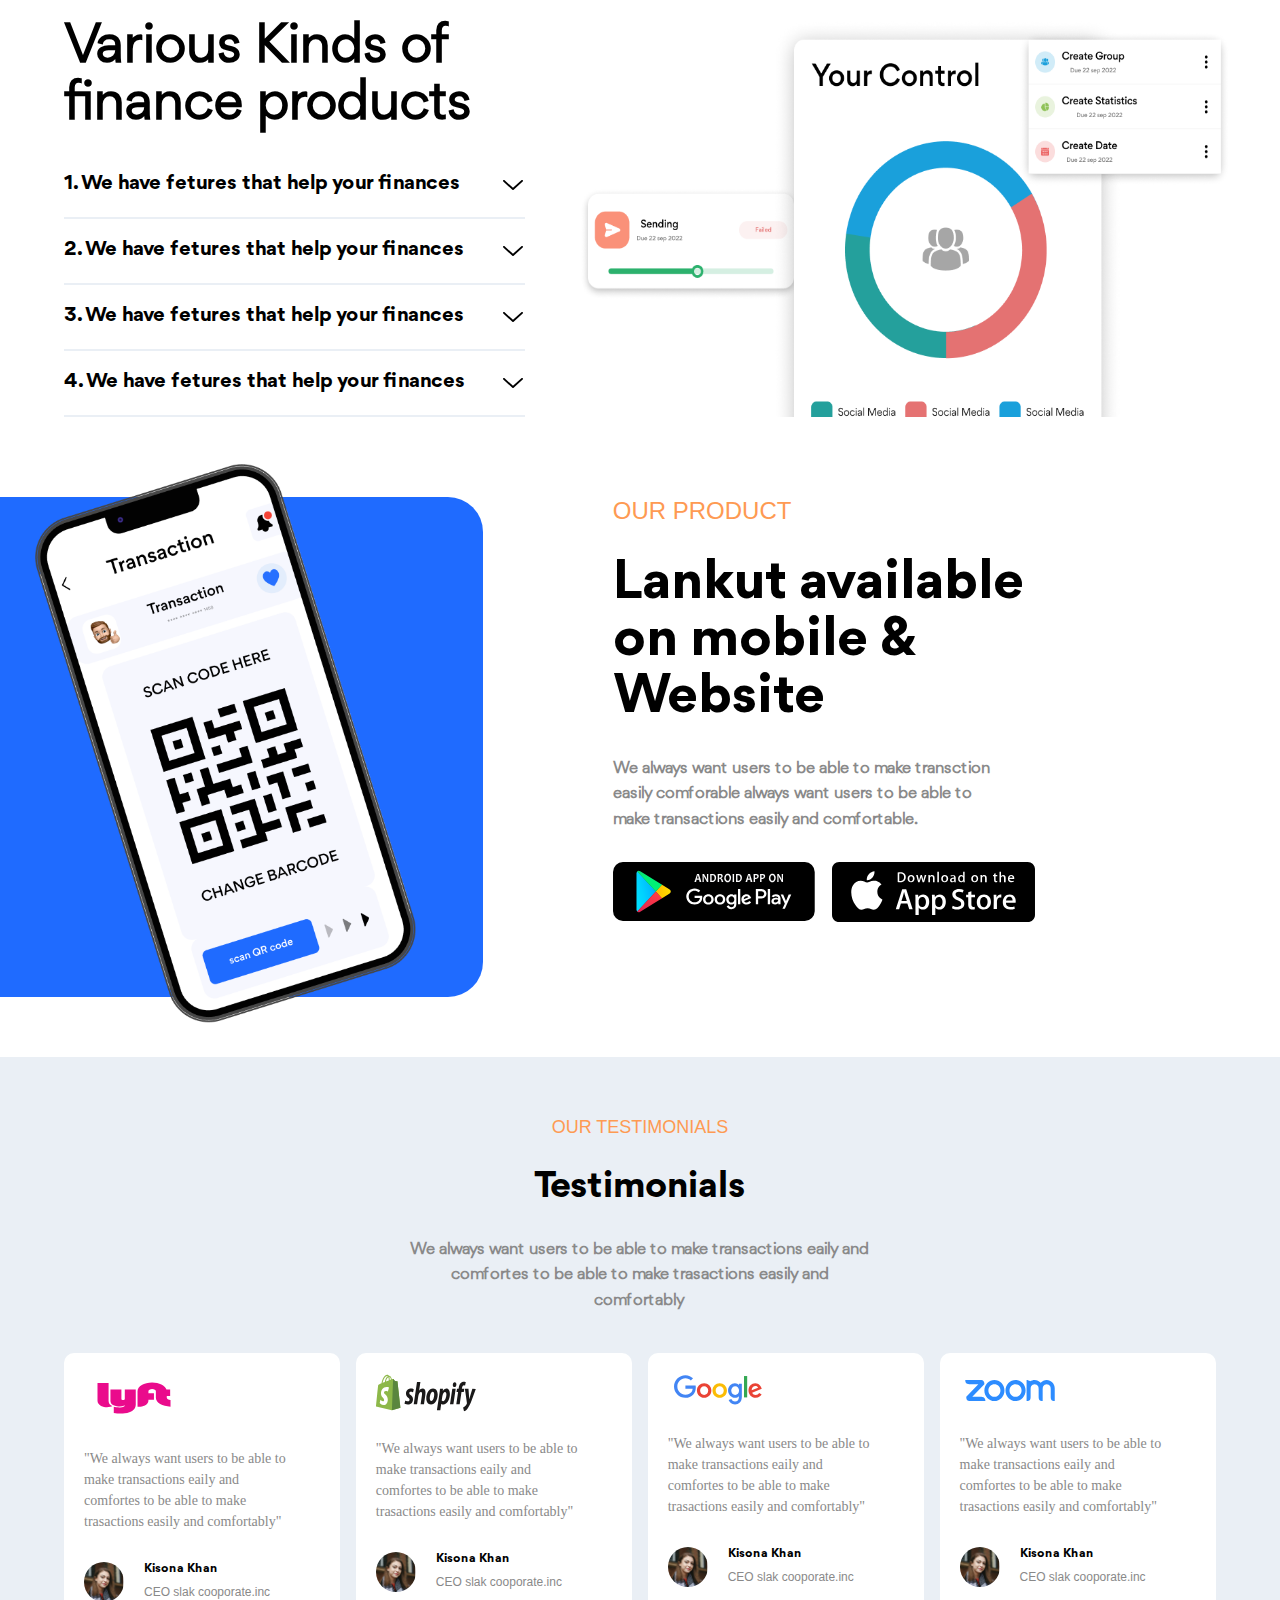
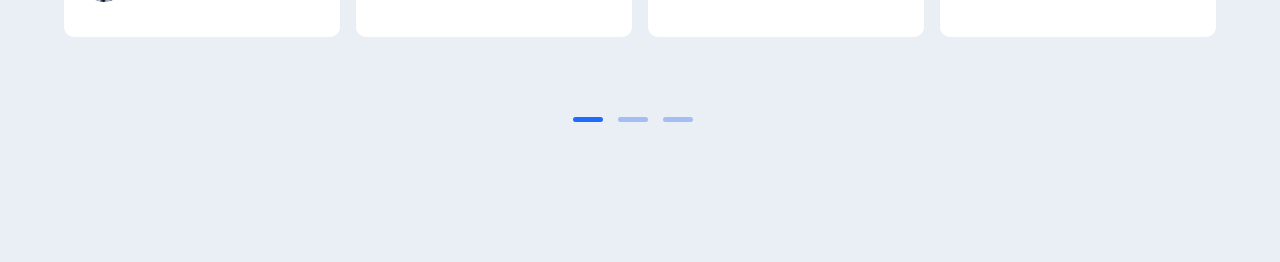
==== commit 96ec2a2e: "testimonial slider section has finished" ====
--- a/index.html
+++ b/index.html
@@ -235,6 +235,11 @@
                     </ul>
                 </div>
             </Div>
+            <div class="slide">
+                <span class="blue active"></span>
+                <span class="blue"></span>
+                <span class="blue"></span>
+            </div>
         </Section>
     </section>
 </body>
--- a/style.css
+++ b/style.css
@@ -626,18 +626,20 @@
     font-weight: 600;
     width: 40%;
     margin: 0 auto;
-    margin-bottom: 30px;
+    
     
 }
 #testimonials Div.bottom{
     display: flex;
     justify-content: space-between;
+    margin: 40px 0 80px;
     
 }
 #testimonials Div.bottom div.item{
     border-radius: 10px;
     background-color: #fff;
     width: 24%;
+   
 
     
 }
@@ -698,7 +700,27 @@
 #testimonials Div.bottom div.item ul li div.container div.name span.contact{
     display: block;
     font-size: 12px;
-    color: #898989;
-   
-    
-}
+    color: #898989; 
+}
+#testimonials div.slide{
+    display: flex;
+    justify-content: center;
+    margin-bottom: 80px;
+
+
+
+}
+#testimonials div.slide span.blue{
+    display: block;
+    background-color: #a4bef3;
+    width: 30px;
+    height: 5px;
+    margin-right: 15px;
+    border-radius: 10px;
+
+}
+#testimonials div.slide span.blue.active{
+    
+    background-color: #1f6bff;
+
+}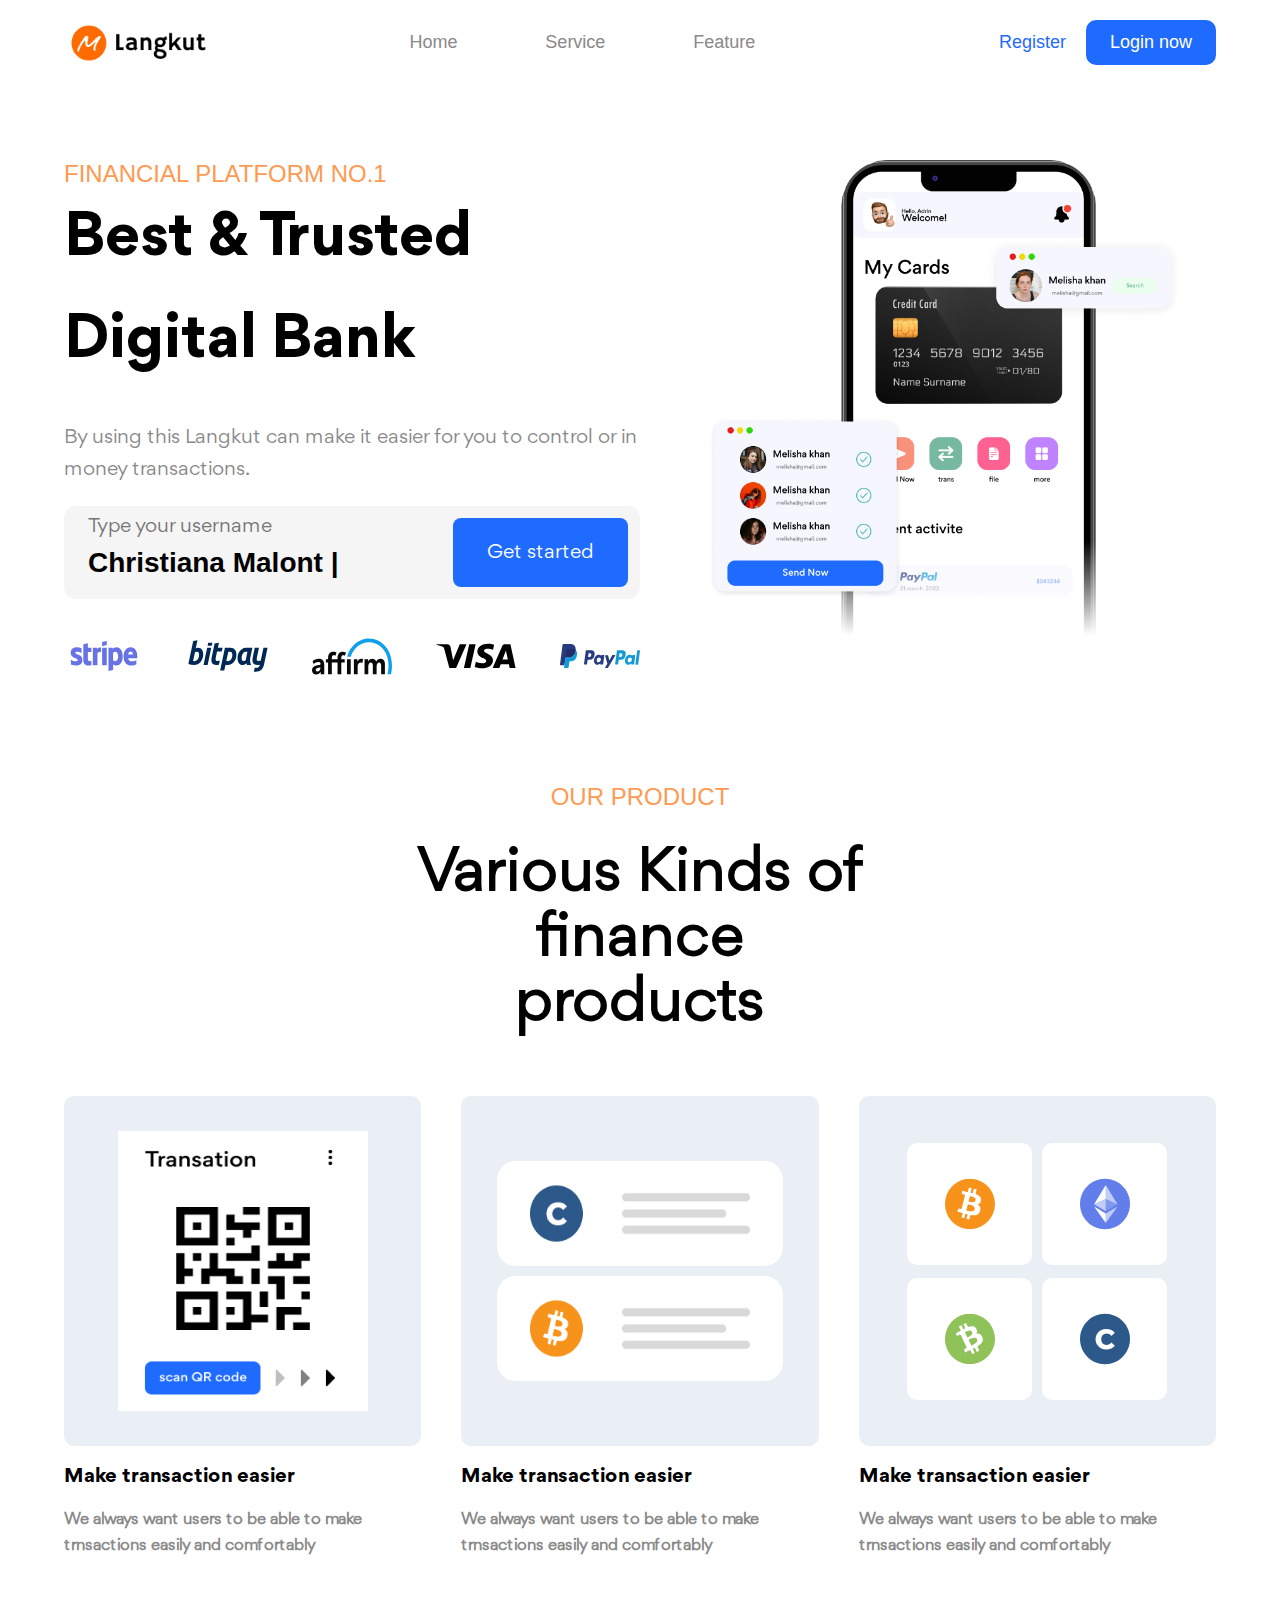
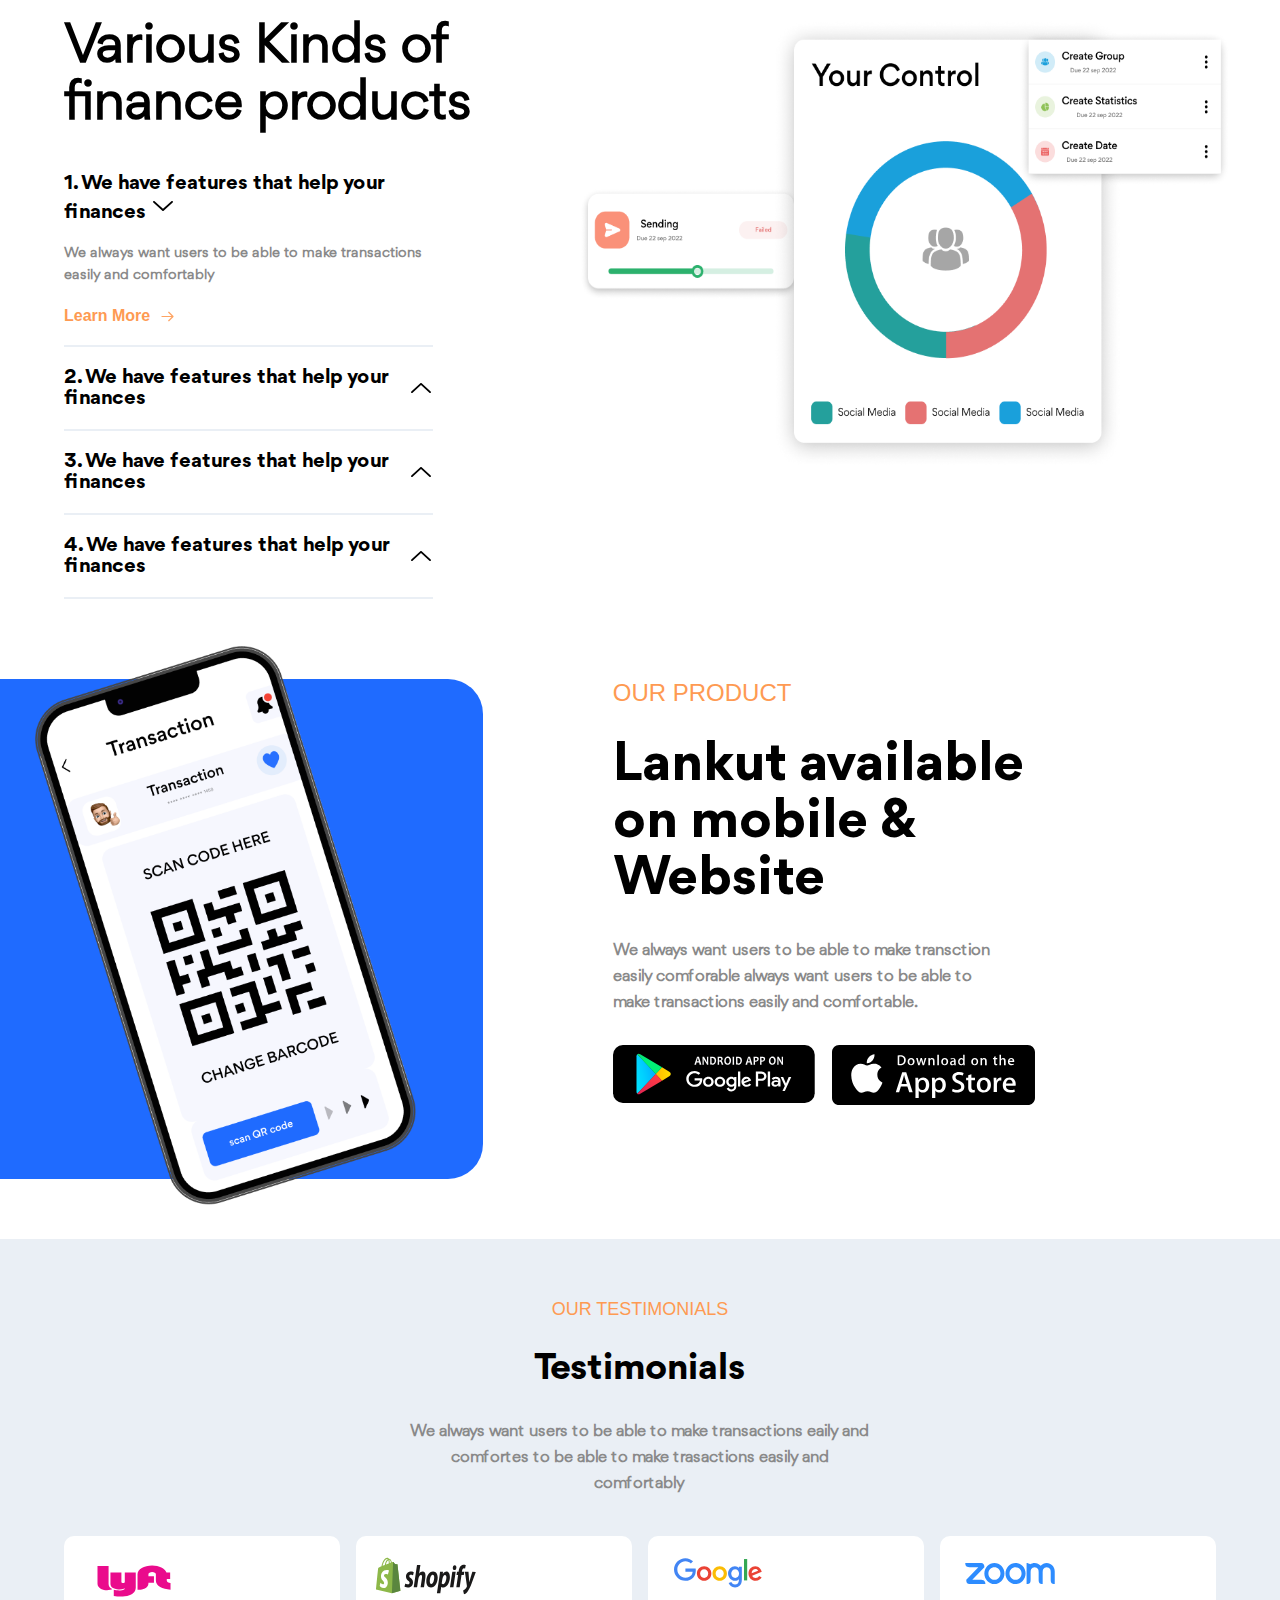
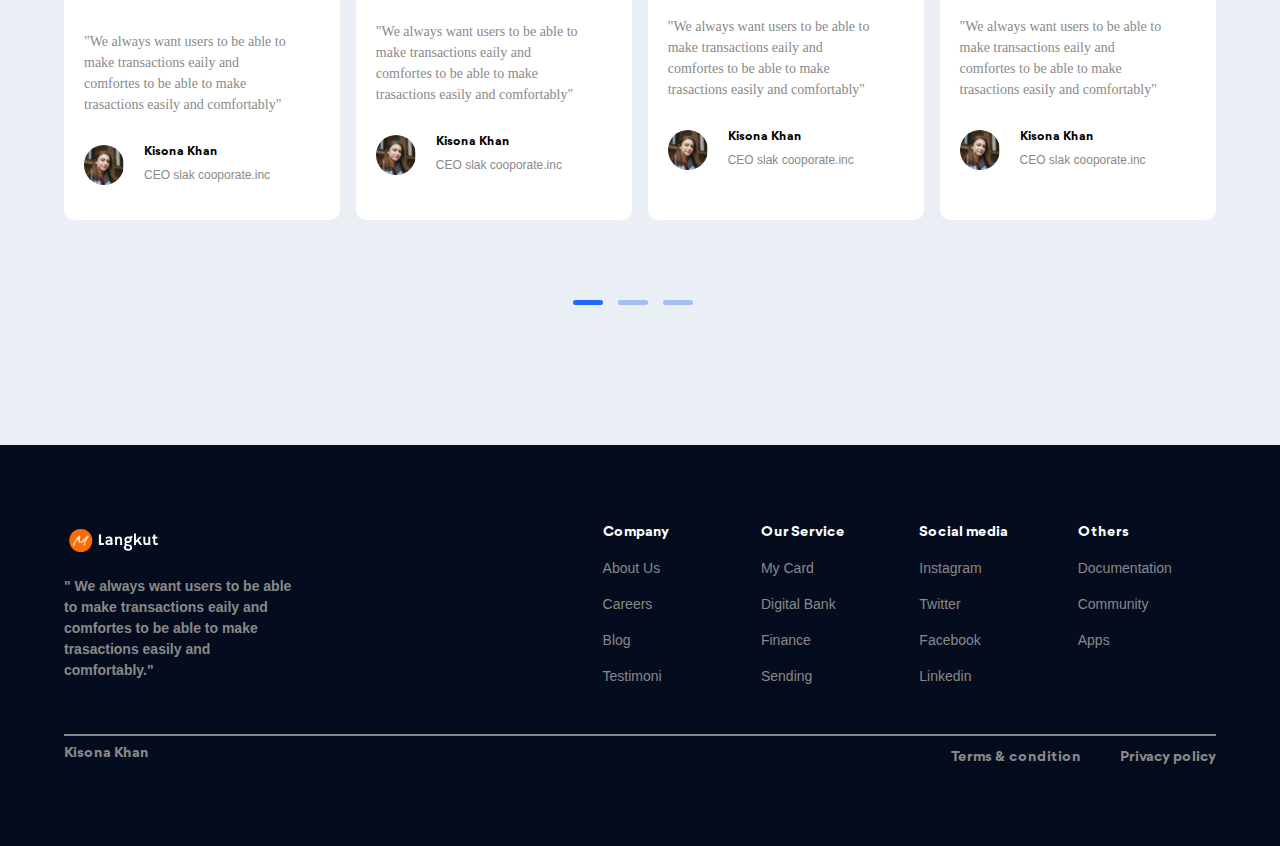
==== commit 967989ef: "footer section finished" ====
--- a/index.html
+++ b/index.html
@@ -108,25 +108,22 @@
             </Div>
             <Div class="bottom">
                 <ul>
-                    <li>
-                        <h3>1. We have fetures that help your finances <img src="Assets\Component 96.svg" alt=""></h3>
+                    <li class="active">
+                        <h3>1. We have features that help your finances <img src="Assets\Component 96.svg" alt=""></h3>
                         <p>We always want users to be able to make transactions easily and comfortably</p>
-                        <a href="" class="button">Learn More</a>
+                        <a href="" class="button">Learn More  <img src="Assets\Component 94.svg" alt=""></a>
                     </li>
                     <li>
-                        <h3>2. We have fetures that help your finances <img src="Assets\Component 96.svg" alt=""></h3>
-                        <p>We always want users to be able to make transactions easily and comfortably</p>
-                        <a href="" class="button">Learn More</a>
+                        <a href=""><h3>2. We have features that help your finances <img src="Assets\Component 95.svg" alt=""></h3></a>
+                       
                     </li>
                     <li>
-                        <h3>3. We have fetures that help your finances <img src="Assets\Component 96.svg" alt=""></h3>
-                        <p>We always want users to be able to make transactions easily and comfortably</p>
-                        <a href="" class="button">Learn More</a>
+                        <a href=""><h3>3. We have features that help your finances <img src="Assets\Component 95.svg" alt=""></h3></a>
+                        
                     </li>
                     <li>
-                        <h3>4. We have fetures that help your finances <img src="Assets\Component 96.svg" alt=""></h3>
-                        <p>We always want users to be able to make transactions easily and comfortably</p>
-                        <a href="" class="button">Learn More</a>
+                        <a href=""><h3>4. We have features that help your finances <img src="Assets\Component 95.svg" alt=""></h3></a>
+                       
                     </li>
                     
                 </ul>
@@ -236,11 +233,69 @@
                 </div>
             </Div>
             <div class="slide">
-                <span class="blue active"></span>
-                <span class="blue"></span>
-                <span class="blue"></span>
+                <a href=""><span class="blue active"></span></a>
+                <a href=""><span class="blue"></span></a>
+                <a href=""><span class="blue"></span></a>
             </div>
         </Section>
     </section>
+    <Footer>
+        <Section class="wrapper">
+            <Div class="top">
+                <Div class="item large">
+                    <h1><a href=""><img src="Assets\logo2.svg" alt=""></a></h1>
+                    <blockquote>" We always want users to be able to make
+                        transactions eaily and comfortes to be  able to make
+                         trasactions easily and comfortably."</blockquote>
+                </Div>
+                <Div class="item">
+                    <ul>
+                        <li><h5>Company</h5></li>
+                        <li><a href="">About Us</a></li>
+                        <li><a href="">Careers</a></li>
+                        <li><a href="">Blog</a></li>
+                        <li><a href="">Testimoni</a></li>
+    
+                    </ul>
+                </Div>
+                <Div class="item">
+                    <ul>
+                        <li><h5>Our Service</h5></li>
+                        <li><a href="">My Card</a></li>
+                        <li><a href="">Digital Bank</a></li>
+                        <li><a href="">Finance</a></li>
+                        <li><a href="">Sending</a></li>
+                    </ul>
+                </Div>
+                <Div class="item">
+                    <ul>
+                        <li><h5>Social media</h5></li>
+                        <li><a href="">Instagram</a></li>
+                        <li><a href="">Twitter</a></li>
+                        <li><a href="">Facebook</a></li>
+                        <li><a href="">Linkedin</a></li>
+                    </ul>
+                </Div>
+                <Div class="item">
+                    <ul>
+                        <li><h5>Others</h5></li>
+                        <li><a href="">Documentation</a></li>
+                        <li><a href="">Community</a></li>
+                        <li><a href="">Apps</a></li>
+                    </ul>
+                </Div>
+            </Div>
+            
+            <Div class="bottom">
+                <h5>Kisona Khan</h5>
+                <Div class="left">
+                    <ul>
+                        <li><a href="">Terms & condition</a></li>
+                        <li><a href="">Privacy policy</a></li>
+                    </ul>
+                </Div>
+            </Div>
+        </Section>
+    </Footer>
 </body>
 </html>--- a/style.css
+++ b/style.css
@@ -259,16 +259,9 @@
     
 }
 #spotlight Div.top form ul li input[type="email"]{
-    
     color: #898989 ;
     width: 100%;
-  
-    font-size: 20px;
-    
-
-    
-
-    
+    font-size: 20px; 
 }
 #spotlight Div.top form ul li input[type="submit"]{
     background: #1f6bff;
@@ -280,6 +273,7 @@
     right: 12px;
     top: 12px;
     border-radius: 8px;
+    cursor: pointer;
     
 }
 #spotlight Div.top form ul li label{
@@ -485,43 +479,53 @@
 }
 #finance Div.bottom ul li{
     margin: 20px 0;
-    width: 40%;
+    width: 32%;
     border-bottom: 2px solid #eaeff5;
     
 }
-#finance Div.bottom ul li h3{
+#finance Div.bottom ul li.active{
+   
+}
+#finance Div.bottom ul li a{
+    display: block;
+    color: #000;
+    
+}
+#finance Div.bottom ul li a h3{
     display: flex;
     justify-content: space-between;
     margin-bottom: 20px;
+    font-weight: 400;
     
 }
 #finance Div.bottom ul li h3 img{
     
 }
 #finance Div.bottom ul li p{
-    margin-bottom: 20px;
-    font-weight: 600;
-    font-size: 16px;
-    display: none;
-    
-    
-}
-#finance Div.bottom ul li:hover p {
-    display: block;
-    
-}
+    margin: 20px 0px;
+    font-weight: 600;
+    font-size: 14px;  
+
+}
+
 #finance Div.bottom ul li a.button{
     display: inline-block;
     margin-bottom: 20px;
     color: #FE9A52;
     font-weight: 600;
     font-size: 16px;
-    display: none;
-}
-#finance Div.bottom ul li:hover a.button{
-    display: block;
-    
-}
+    display: flex;
+    align-items: center;
+   
+    
+}
+#finance Div.bottom ul li a.button img{
+    display: inline-block; 
+    width: 15px;
+    margin-left: 10px;
+
+}
+
 #app{
     margin-bottom: 60px;
   
@@ -706,11 +710,11 @@
     display: flex;
     justify-content: center;
     margin-bottom: 80px;
-
-
-
-}
-#testimonials div.slide span.blue{
+}
+#testimonials div.slide a{
+   display: block;
+}
+#testimonials div.slide a span.blue{
     display: block;
     background-color: #a4bef3;
     width: 30px;
@@ -719,8 +723,101 @@
     border-radius: 10px;
 
 }
-#testimonials div.slide span.blue.active{
+#testimonials div.slide a span.blue.active{
     
     background-color: #1f6bff;
 
+}
+Footer{
+    padding: 80px 0px;
+    background-color: #050c1e;
+
+}
+Footer Section.wrapper{
+    
+}
+Footer Div.top{
+    display: flex;
+    justify-content: space-between;
+    margin-bottom: 10px;
+    border-bottom: 2px solid #898989;
+    
+}
+Footer Div.top Div.item.large{
+    width: 45%;
+}
+Footer Div.top Div.item.large h1{
+    width: 100px;
+    margin-bottom: 20px;
+    
+}
+Footer Div.top Div.item.large h1 a{
+    
+    width: 100%;
+    display: block;
+}
+Footer Div.top Div.item.large h1 a img{
+    width: 100%;
+    display: block;
+}
+Footer Div.top Div.item.large blockquote{
+    color: #898989;
+    width: 45%;
+    font-weight: 600;
+    font-size: 14px;
+    line-height: 1.5em;
+    
+}
+    
+Footer Div.top Div.item{
+    width: 12%;
+    margin-bottom: 30px;
+    
+}
+Footer Div.top Div.item ul{
+    
+}
+Footer Div.top Div.item ul li{
+    margin-bottom: 20px;
+}
+Footer Div.top Div.item ul li h5{
+    color: #fff;
+    font-weight: 500;
+    font-size: 14px;
+    
+    
+}
+Footer Div.top Div.item ul li a{
+    color: #898989;
+    display: block;
+    font-size: 14px;
+    font-weight: 500;
+    
+}
+Footer Div.bottom{
+    display: flex;
+    justify-content: space-between;
+}
+Footer Div.bottom h5{
+    color: #898989;
+    
+}
+Footer Div.bottom Div.left{
+    width: 23%;
+    
+}
+Footer Div.bottom Div.left ul{
+    display: flex;
+    justify-content: space-between;
+    
+}
+Footer Div.bottom Div.left ul li{
+   
+    
+}
+Footer Div.bottom Div.left ul li a{
+    color: #898989;
+    font-family: 'Gordita-bold';
+    font-size: 0.83em
+    
 }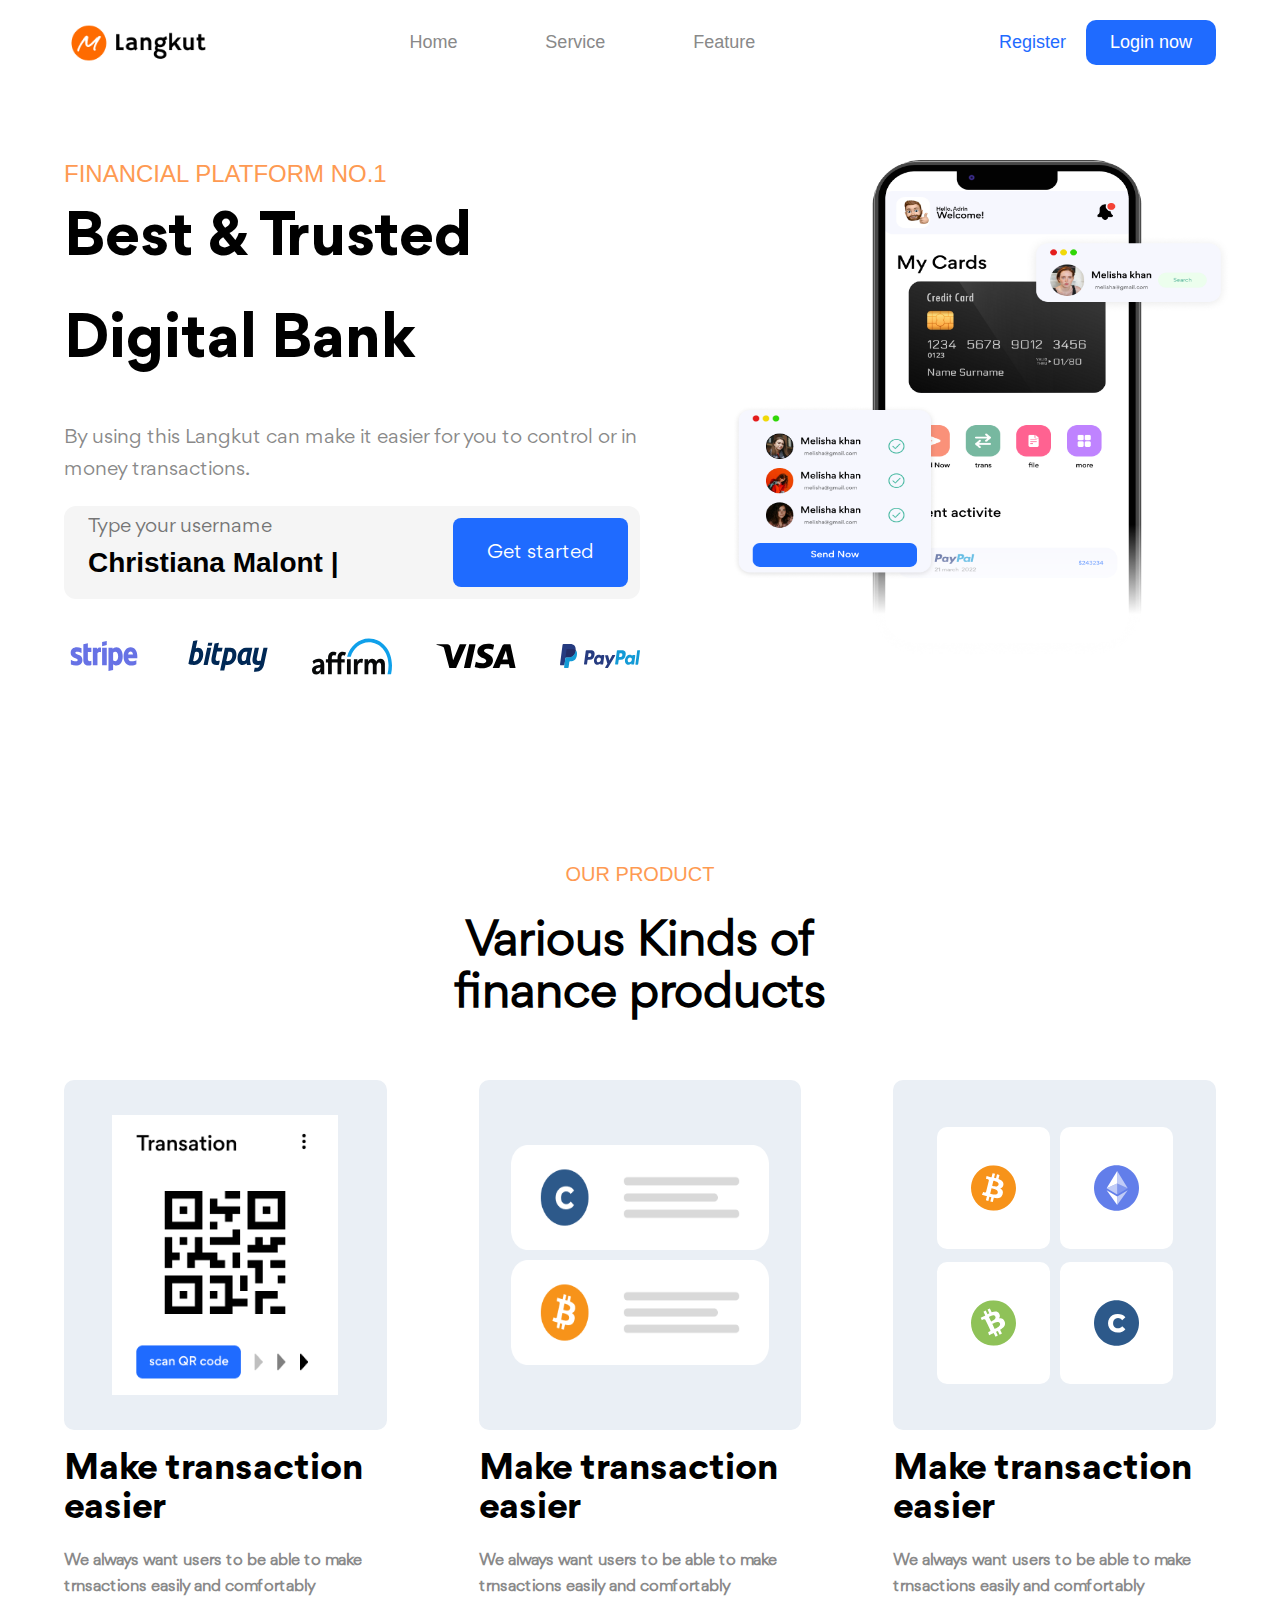
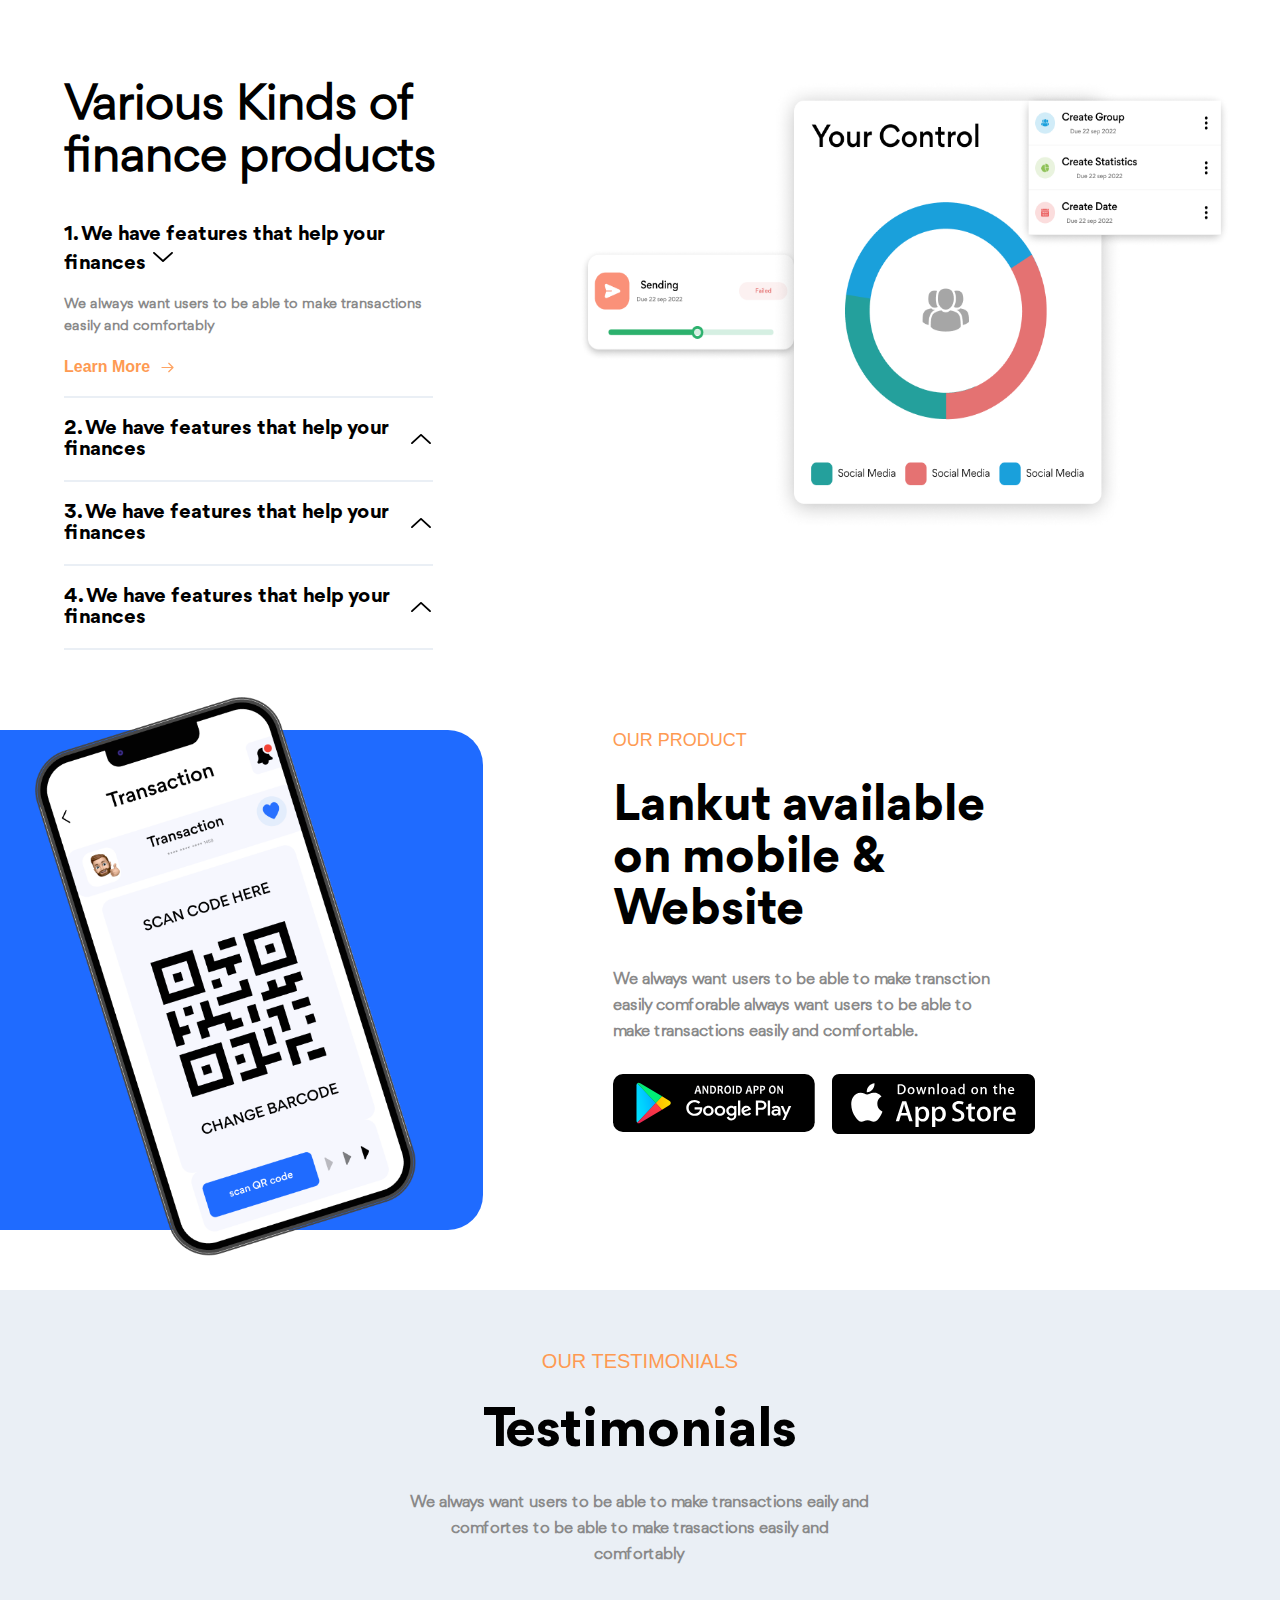
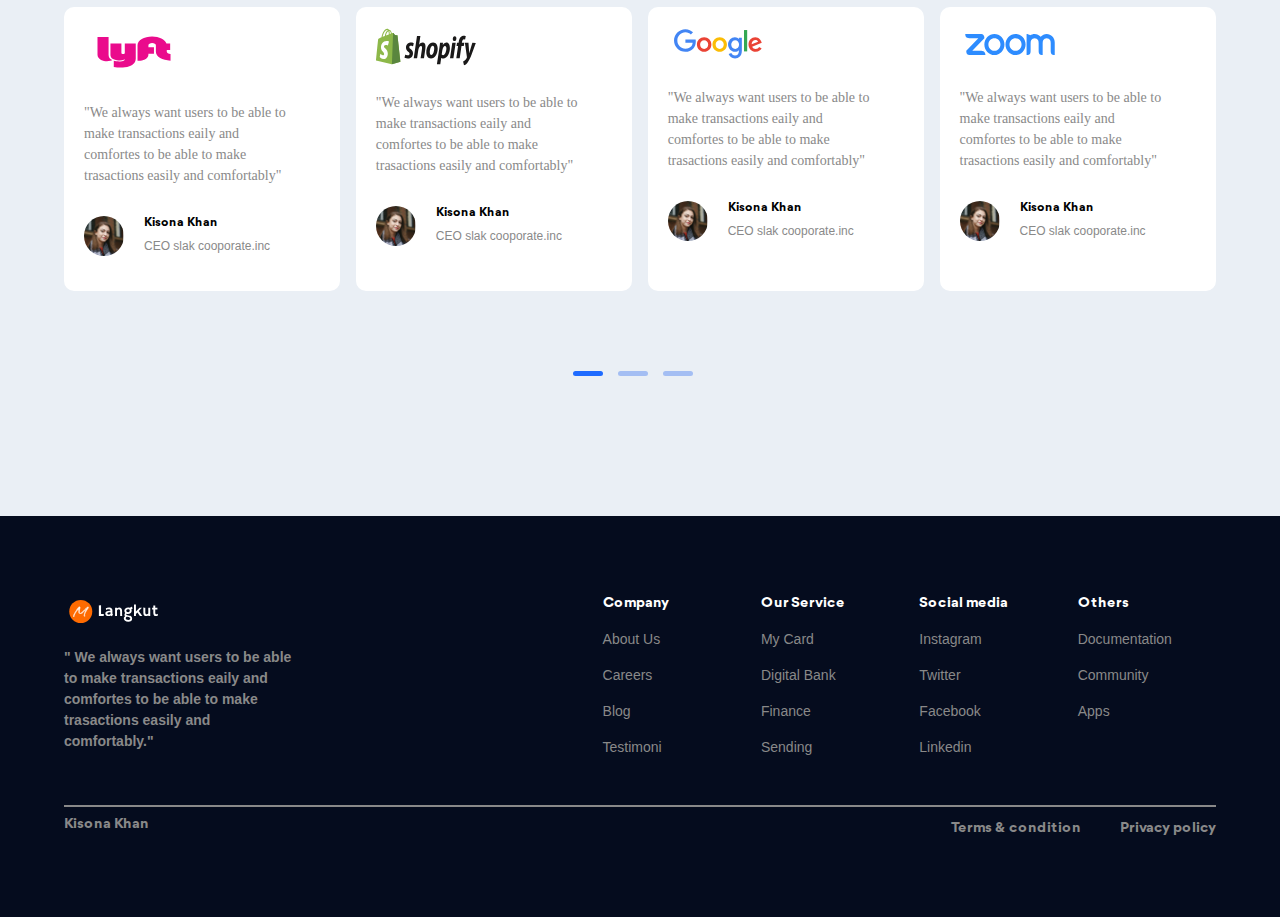
==== commit f1e66f91: "responsive started" ====
--- a/index.html
+++ b/index.html
@@ -68,7 +68,7 @@
                             <img src="Assets\Frame 3465529.png" alt="">
                             </div>
                         </li>
-                        <li><h3>Make transaction easier</h3></li>
+                        <li><a href=""><h3>Make transaction easier</h3></a></li>
                         <li><p>We always want users to be able to make trnsactions easily and comfortably</p></li>
                     </ul>
                 </div>
@@ -80,7 +80,7 @@
                             <img src="Assets\Frame 3465971.png" alt="">
                             </div>  
                         </li>
-                        <li><h3>Make transaction easier</h3></li>
+                        <li><a href=""><h3>Make transaction easier</h3></a></li>
                         <li><p>We always want users to be able to make trnsactions easily and comfortably</p></li>
                     </ul>
                 </div>
@@ -94,7 +94,7 @@
                                 <span><img src="Assets\Component 100.svg" alt=""></span>
                             </div>   
                         </li>
-                        <li><h3>Make transaction easier</h3></li>
+                        <li><a href=""><h3>Make transaction easier</h3></a></li>
                         <li><p>We always want users to be able to make trnsactions easily and comfortably</p></li>
                     </ul>
                 </div>
--- a/style.css
+++ b/style.css
@@ -203,8 +203,8 @@
 #spotlight{
     background-image: url(Assets/spotlight.png);
     background-repeat: no-repeat;
-    background-position: right 100px  top 0;
-    background-size: contain;
+    background-position: right 50px  top 0;
+    background-size: 500px 500px;
     margin-bottom: 100px;
 
 }
@@ -316,7 +316,8 @@
     
 }
 #product{
-    margin-bottom: 60px;
+   
+    padding: 80px 0;
 
 
 }
@@ -330,12 +331,12 @@
 }
 #product Div.top span.label{
     display: block;
-    font-size: 24px;
+    font-size: 20px;
     margin-bottom: 30px;
     
 }
 #product Div.top h2{
-    font-size: 60px;
+    font-size: 48px;
     font-family: 'Gordita-regular';
     font-weight: 600;
     width: 40%;
@@ -349,7 +350,7 @@
     
 }
 #product Div.middle div.item{
-    width: 31%;
+    width: 28%;
     
 }
 #product Div.middle div.item.one{
@@ -437,9 +438,17 @@
    
     
 }
+#product Div.middle div.item ul li a{
+    display: block;
+    color: #000;
+    margin-bottom: 20px;
+        
+}
 
 #product Div.middle div.item ul li h3{
- margin-bottom: 20px;
+    font-weight: 500;
+    font-size: 36px;
+ 
     
 }
 #product Div.middle div.item ul li p{
@@ -463,7 +472,7 @@
     
 }
 #finance Div.top h2{
-    font-size: 53px;
+    font-size: 48px;
     font-family: 'Gordita-regular';
     font-weight: 600;
     width: 40%;
@@ -564,11 +573,11 @@
 #app Div.container span.label{
     display: block;
     margin-bottom: 30px;
-    font-size: 24px;
+    font-size: 18px;
     
 }
 #app Div.container h2{
-    font-size: 53px;
+    font-size: 48px;
     font-weight: 400;
     margin-bottom: 30px;
     width: 70%;
@@ -617,12 +626,13 @@
 #testimonials Div.top Span.label{
     display: block;
     margin-bottom: 30px;
+    font-size: 20px;
     
 }
 #testimonials Div.top h2{
     margin-bottom: 30px;
-    font-weight: 500;
-    font-size: 36px;
+    font-weight: 400;
+    font-size: 53px;
     
 }
 #testimonials Div.top p{
@@ -723,6 +733,12 @@
     border-radius: 10px;
 
 }
+#testimonials div.slide a span.blue:hover{
+    background-color: #1f6bff;
+
+    
+
+}
 #testimonials div.slide a span.blue.active{
     
     background-color: #1f6bff;
@@ -820,4 +836,5 @@
     font-family: 'Gordita-bold';
     font-size: 0.83em
     
-}+}
+@media all
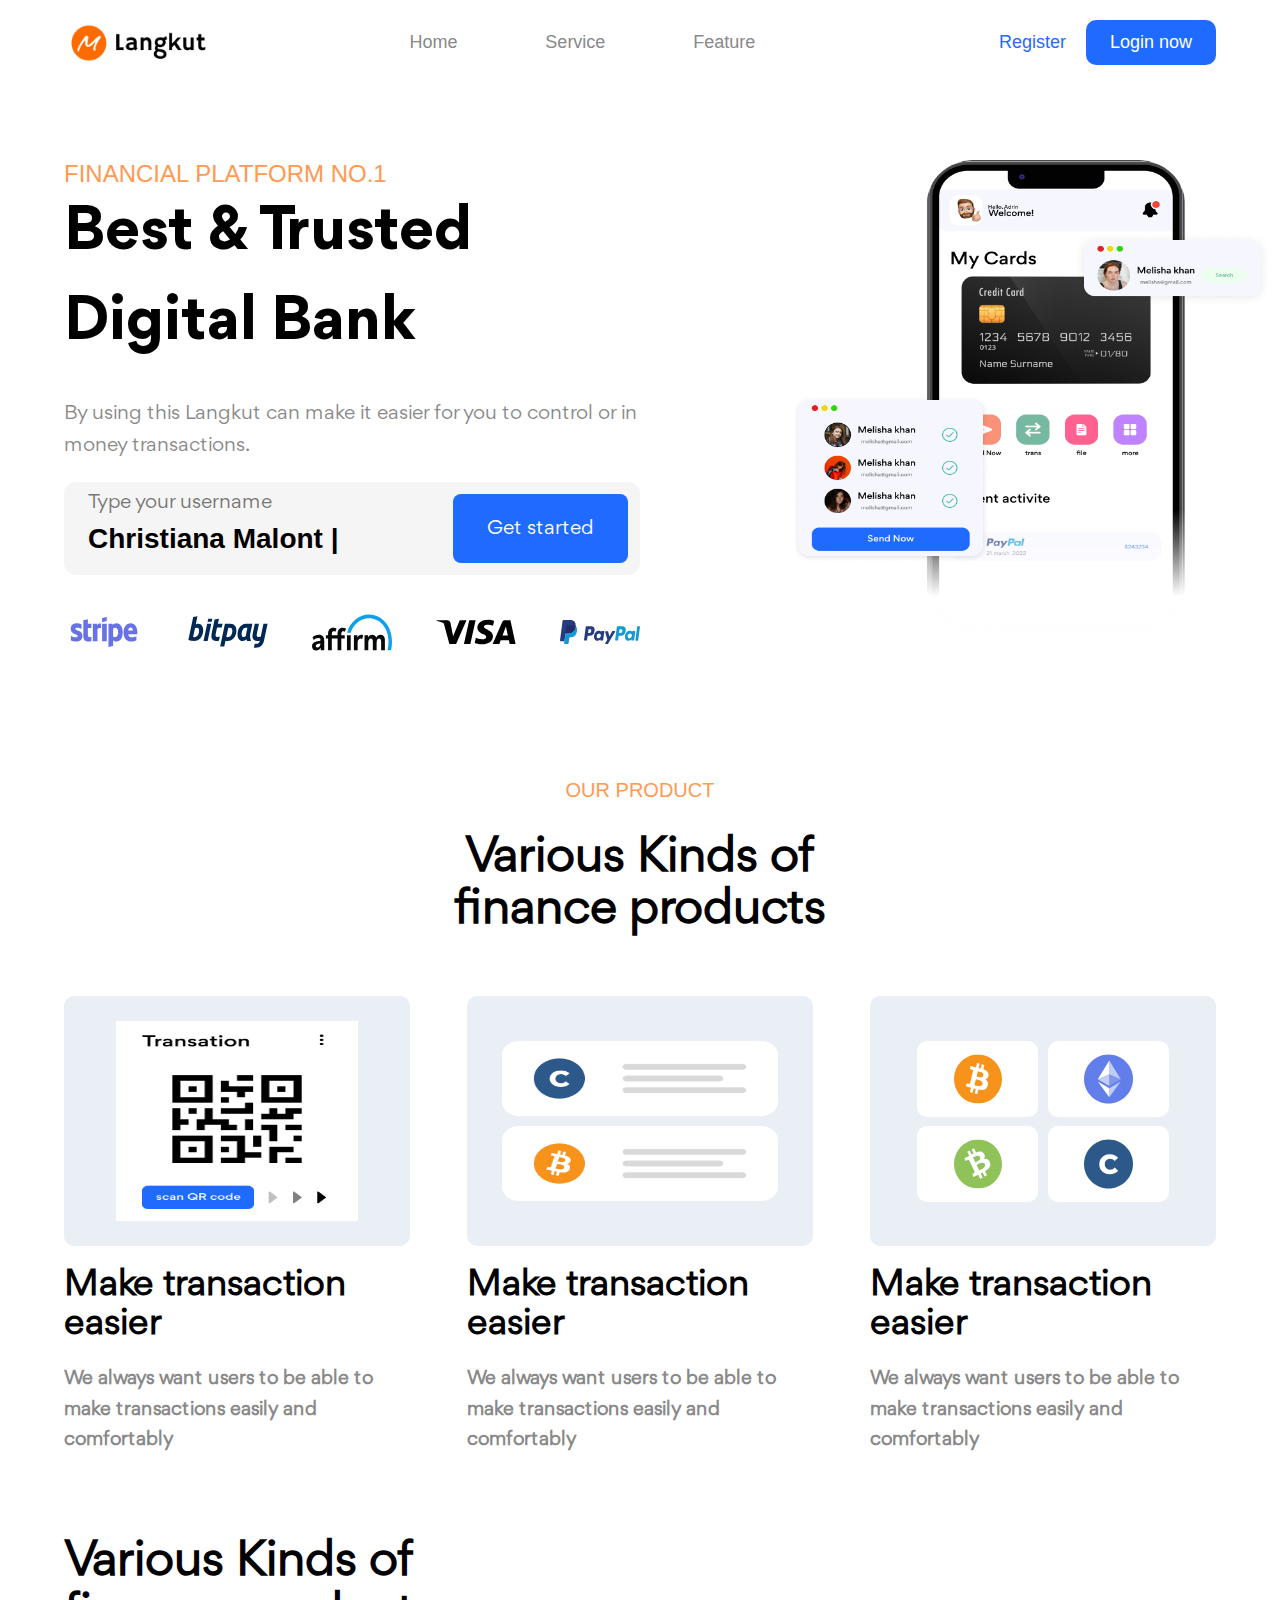
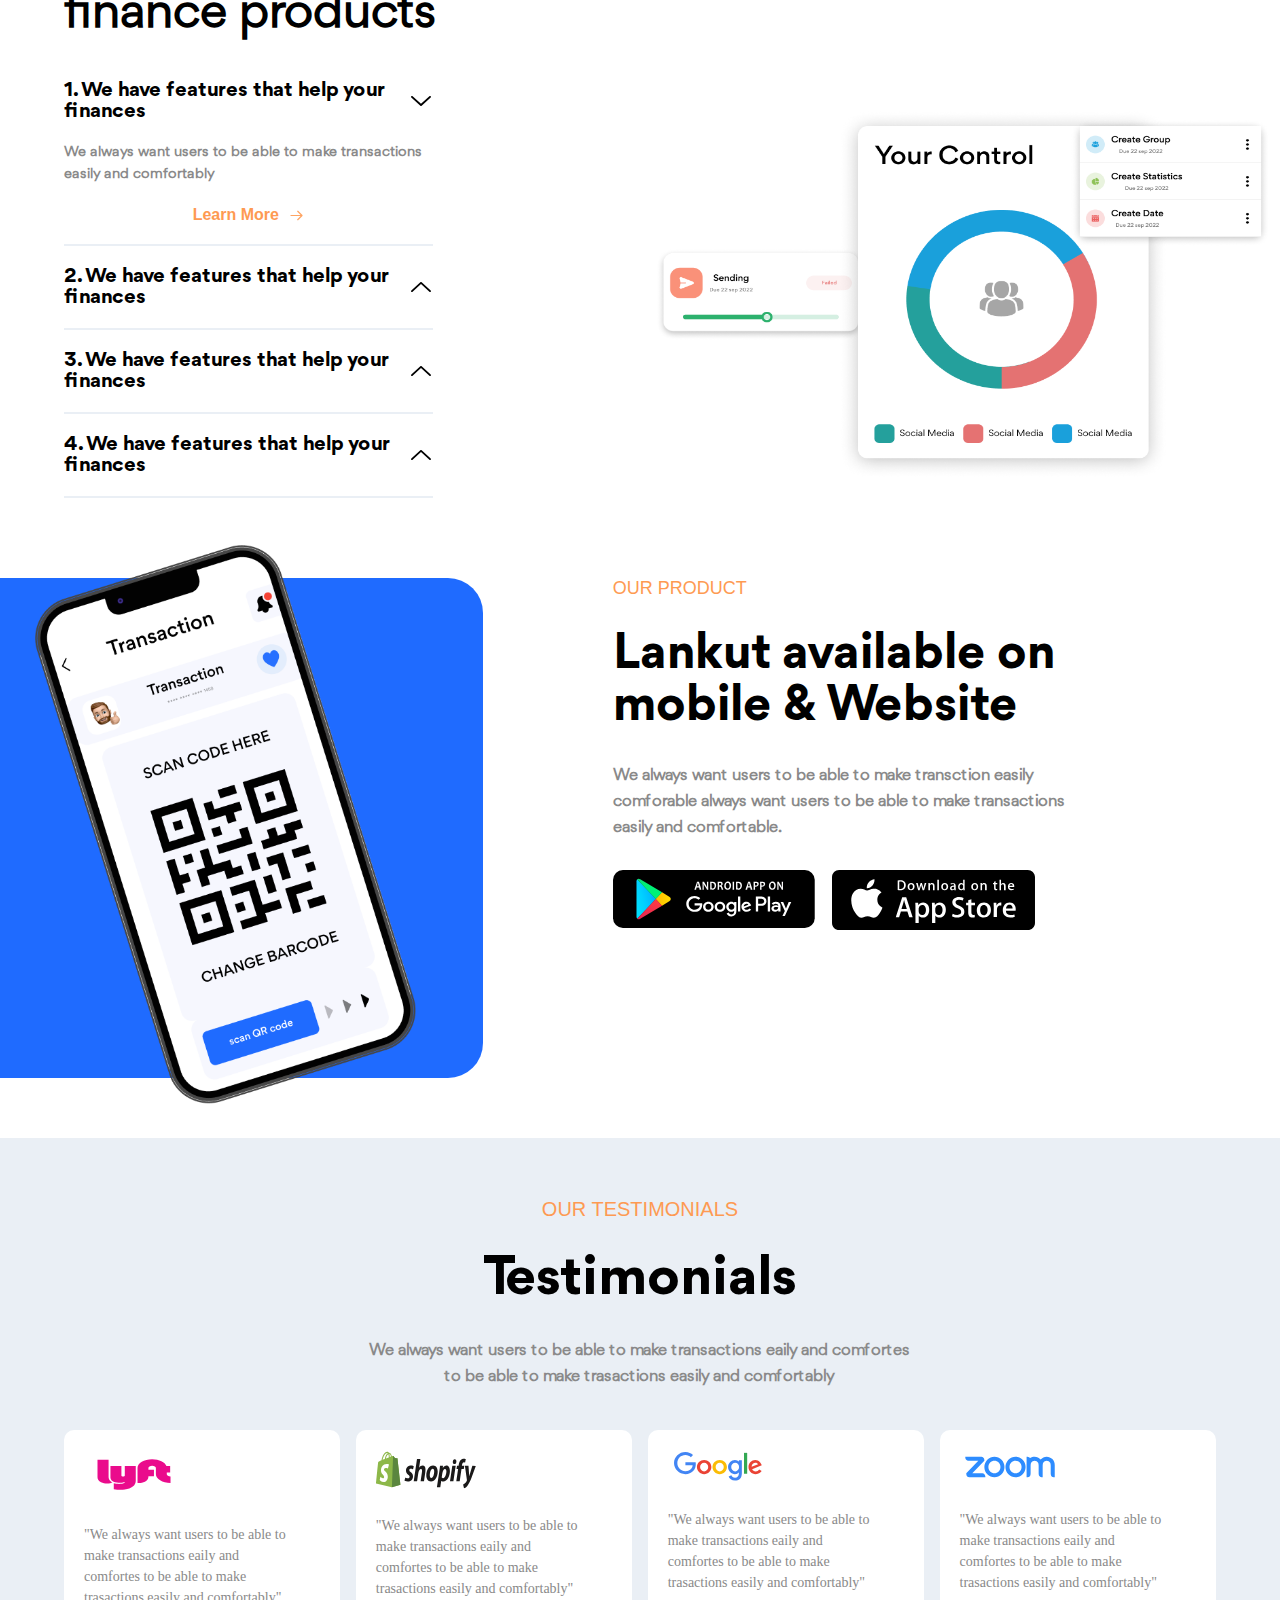
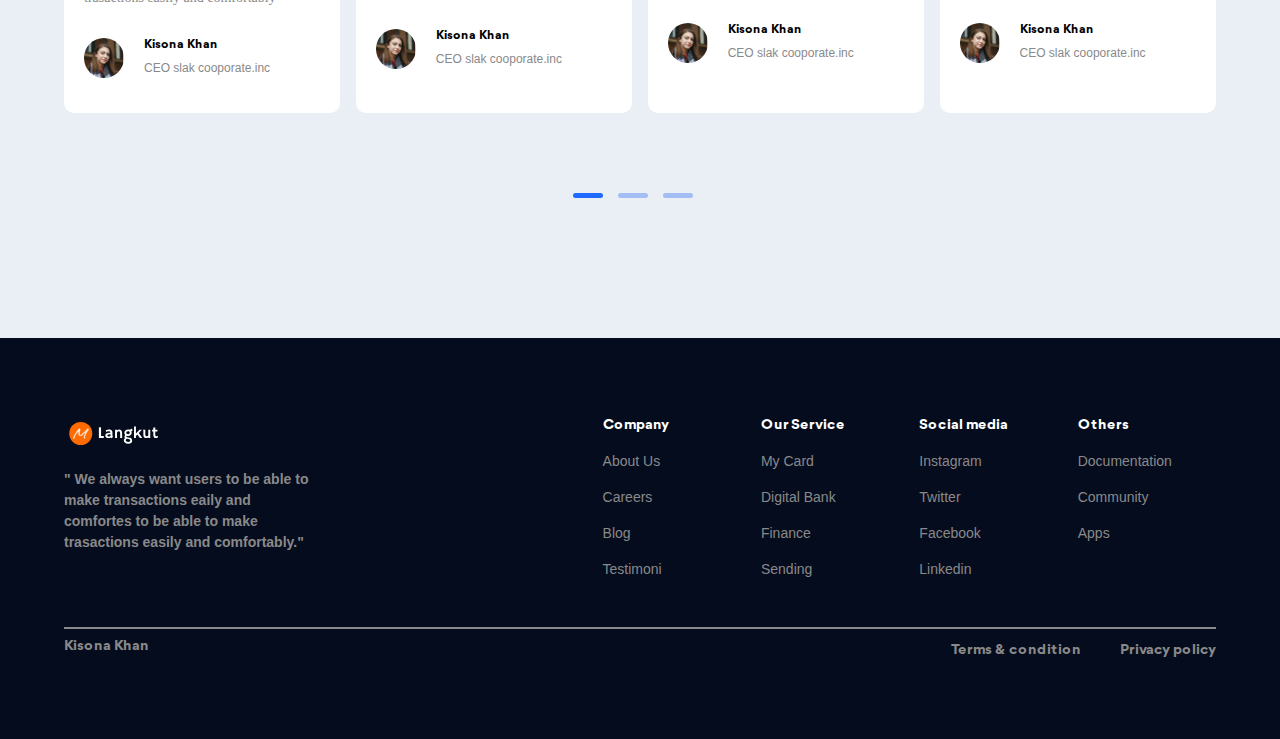
==== commit ac0e5b3a: "responsive 1380px has done" ====
--- a/index.html
+++ b/index.html
@@ -69,7 +69,7 @@
                             </div>
                         </li>
                         <li><a href=""><h3>Make transaction easier</h3></a></li>
-                        <li><p>We always want users to be able to make trnsactions easily and comfortably</p></li>
+                        <li><p>We always want users to be able to make transactions easily and comfortably</p></li>
                     </ul>
                 </div>
                 <div class="item two">
@@ -81,7 +81,7 @@
                             </div>  
                         </li>
                         <li><a href=""><h3>Make transaction easier</h3></a></li>
-                        <li><p>We always want users to be able to make trnsactions easily and comfortably</p></li>
+                        <li><p>We always want users to be able to make transactions easily and comfortably</p></li>
                     </ul>
                 </div>
                 <div class="item three">
@@ -95,7 +95,7 @@
                             </div>   
                         </li>
                         <li><a href=""><h3>Make transaction easier</h3></a></li>
-                        <li><p>We always want users to be able to make trnsactions easily and comfortably</p></li>
+                        <li><p>We always want users to be able to make transactions easily and comfortably</p></li>
                     </ul>
                 </div>
             </Div>
@@ -109,7 +109,7 @@
             <Div class="bottom">
                 <ul>
                     <li class="active">
-                        <h3>1. We have features that help your finances <img src="Assets\Component 96.svg" alt=""></h3>
+                        <a href=""><h3>1. We have features that help your finances <img src="Assets\Component 96.svg" alt=""></h3></a>
                         <p>We always want users to be able to make transactions easily and comfortably</p>
                         <a href="" class="button">Learn More  <img src="Assets\Component 94.svg" alt=""></a>
                     </li>
--- a/style.css
+++ b/style.css
@@ -102,7 +102,7 @@
     height: 100px;
     background-color: #fff;
     padding: 20px 0 0;
-    margin-bottom: 60px;
+    
 
 
 }
@@ -205,7 +205,8 @@
     background-repeat: no-repeat;
     background-position: right 50px  top 0;
     background-size: 500px 500px;
-    margin-bottom: 100px;
+    margin-top: 60px;
+    padding-bottom: 80px;
 
 }
 #spotlight Section.wrapper{
@@ -339,7 +340,7 @@
     font-size: 48px;
     font-family: 'Gordita-regular';
     font-weight: 600;
-    width: 40%;
+    width: 35%;
     margin: 0 auto;
     
 }
@@ -448,11 +449,17 @@
 #product Div.middle div.item ul li h3{
     font-weight: 500;
     font-size: 36px;
+    width: 85%;
+    font-weight: 600;
+    font-family: 'Gordita-regular'
+
  
     
 }
 #product Div.middle div.item ul li p{
     font-weight: 600;
+    font-size: 22px;
+    width: 85%;
     
 }
 #finance{
@@ -493,12 +500,23 @@
     
 }
 #finance Div.bottom ul li.active{
+    margin: 20px 0;
+    width: 32%;
+    border-bottom: 2px solid #eaeff5;
    
 }
 #finance Div.bottom ul li a{
+    display: flex;
+    justify-content: center;
+    align-items: center;
     display: block;
     color: #000;
     
+}
+#finance Div.bottom ul li.active a{
+    display: block;
+    color: #000;
+   
 }
 #finance Div.bottom ul li a h3{
     display: flex;
@@ -507,7 +525,15 @@
     font-weight: 400;
     
 }
-#finance Div.bottom ul li h3 img{
+#finance Div.bottom ul li.active a h3{
+    display: flex;
+    justify-content: space-between;
+    margin-bottom: 20px;
+    font-weight: 400;
+    
+}
+#finance Div.bottom ul li a img{
+    display: block
     
 }
 #finance Div.bottom ul li p{
@@ -837,4 +863,73 @@
     font-size: 0.83em
     
 }
-@media all
+@media all and (max-width:1380px){
+    #spotlight {
+      
+        padding-bottom: 50px;
+    }
+    #product Div.middle div.item ul li div.img_container {
+        height: 315px;
+    }
+    #product Div.middle div.item ul li h3 {
+        width: 90%;
+    }
+    #app div.container h2 {
+        width: 80%;
+    }
+    #app Div.container p {
+        width: 75%;
+    }
+    #testimonials Div.top p {
+        width: 48%;
+    }
+    Footer Div.top Div.item.large blockquote {
+        width: 48%;
+        
+    }
+ 
+
+}
+@media all and (max-width:1280px){
+    #spotlight {
+        background-position: right 10px top 0px; 
+        background-size: 480px 480px;
+        padding-bottom: 40px;
+    }
+    #spotlight Div.top h1 {
+        width: 43%;
+        line-height: 1.5em;
+    }
+    #product Div.top h2 {
+        width: 40%;
+    }
+    #product Div.middle div.item ul li div.img_container {
+        height: 250px;
+    }
+    #product Div.middle div.item {
+        width: 30%;
+    }
+    #product Div.middle div.item ul li h3 {
+        width: 100%;
+    }
+    #product Div.middle div.item ul li p {
+       
+        font-size: 19px;
+        width: 96%;
+    }
+    #finance {
+       
+        background-position: right 10px top 173px;
+        background-size: 614px 371px;
+       
+    }
+
+
+}
+   
+    
+
+@media all and (maxwidth:1280px){
+    
+}
+
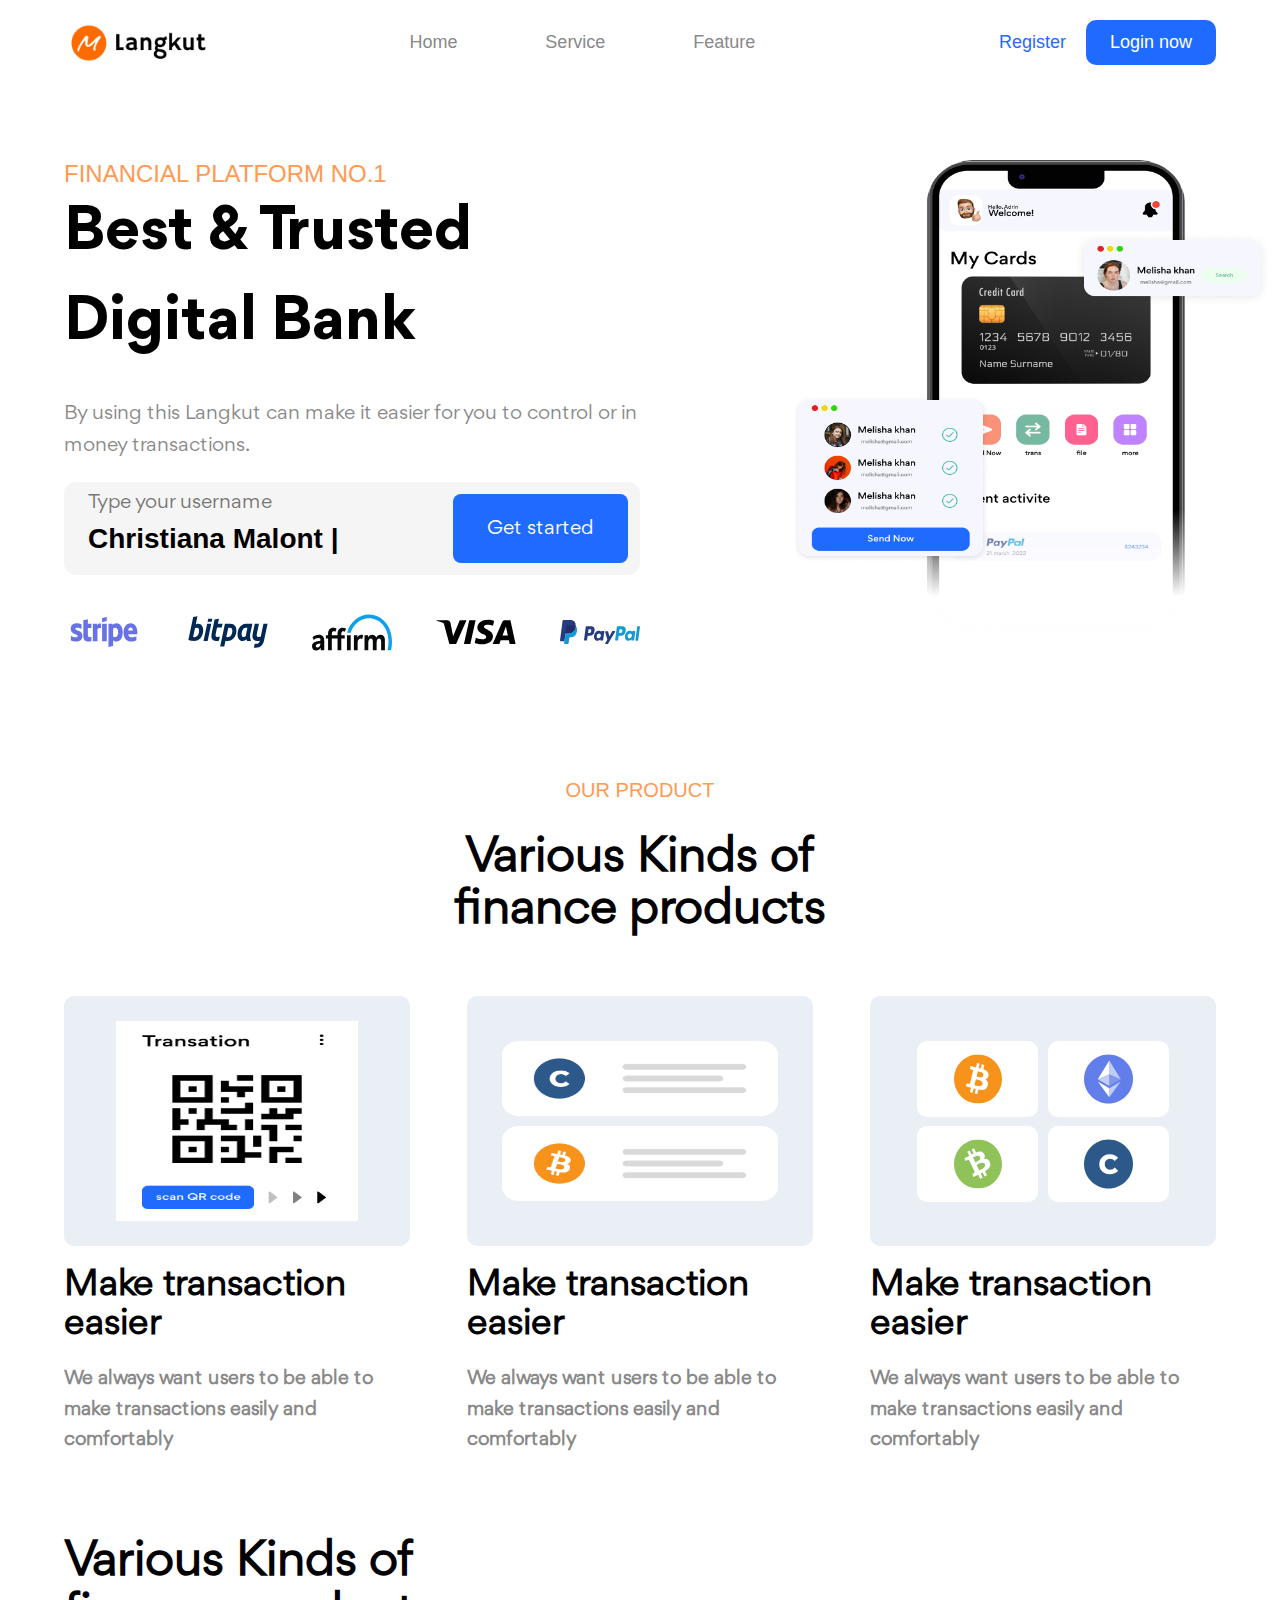
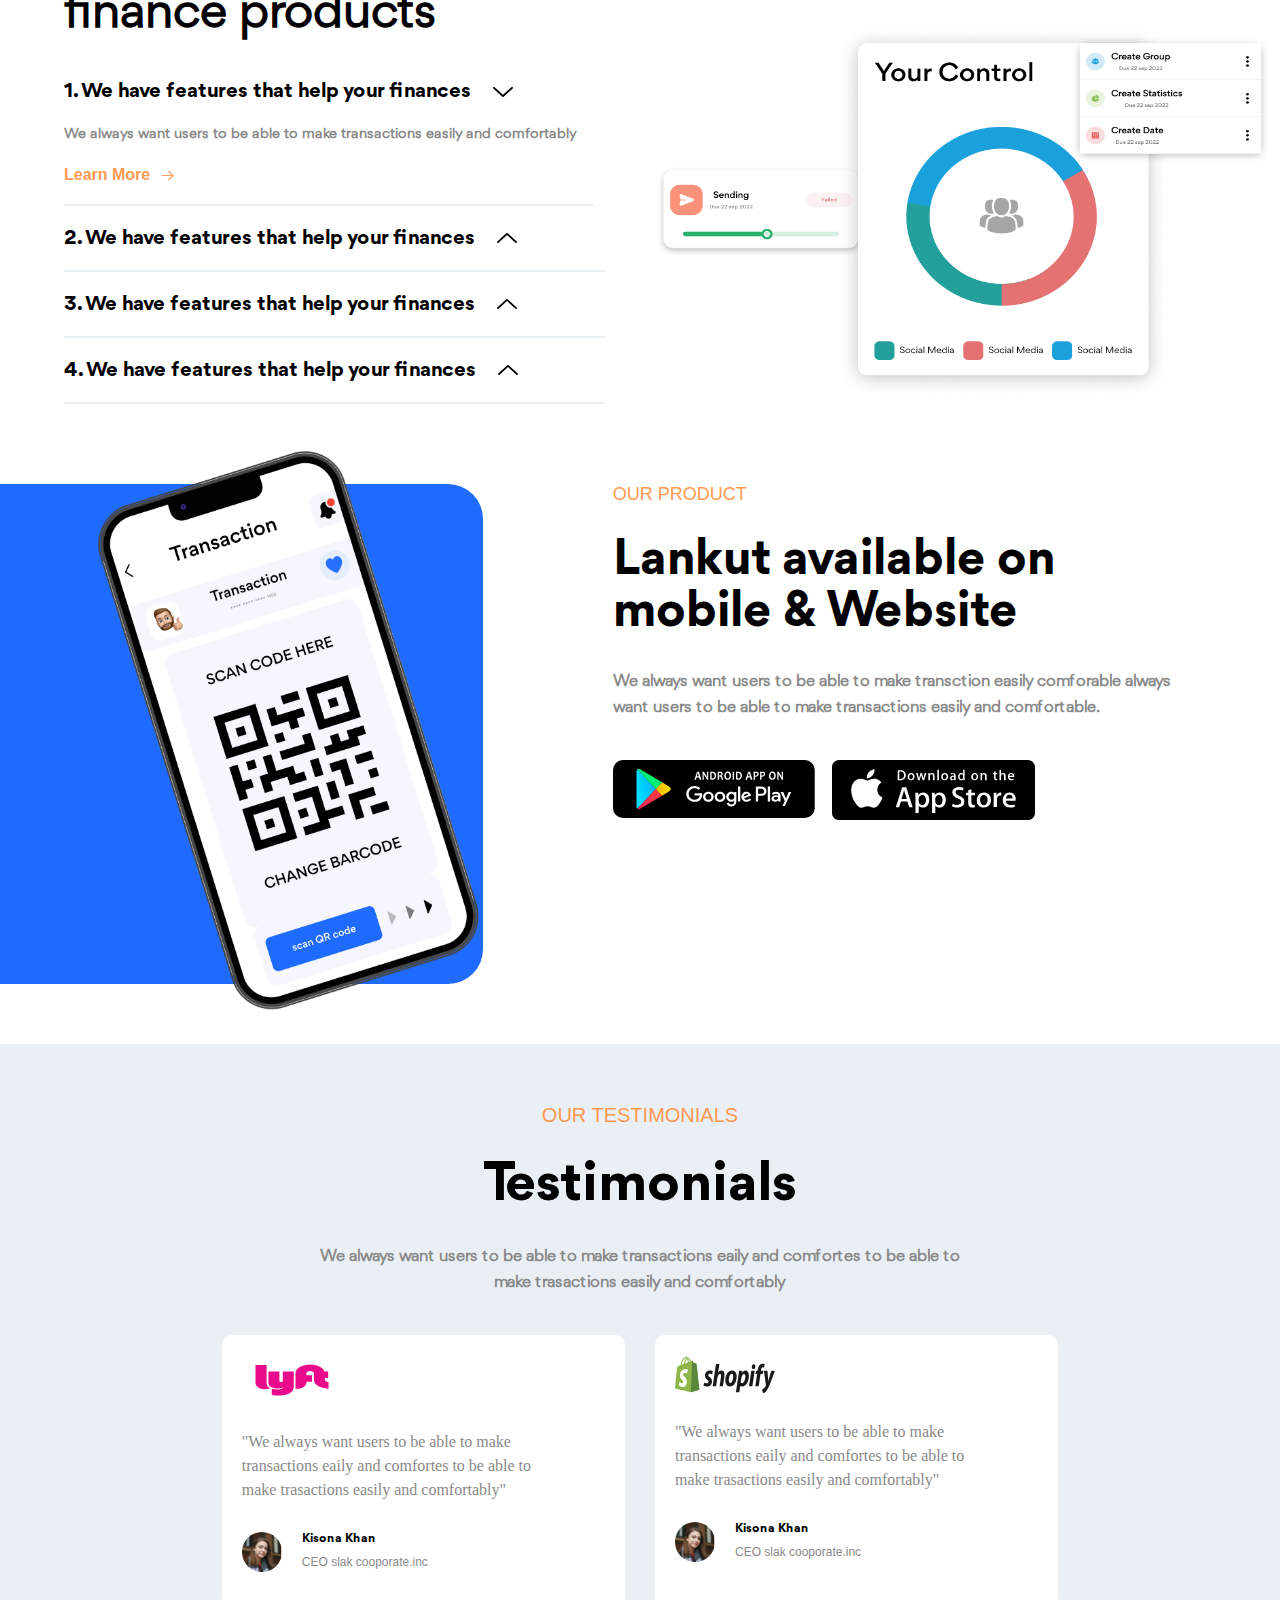
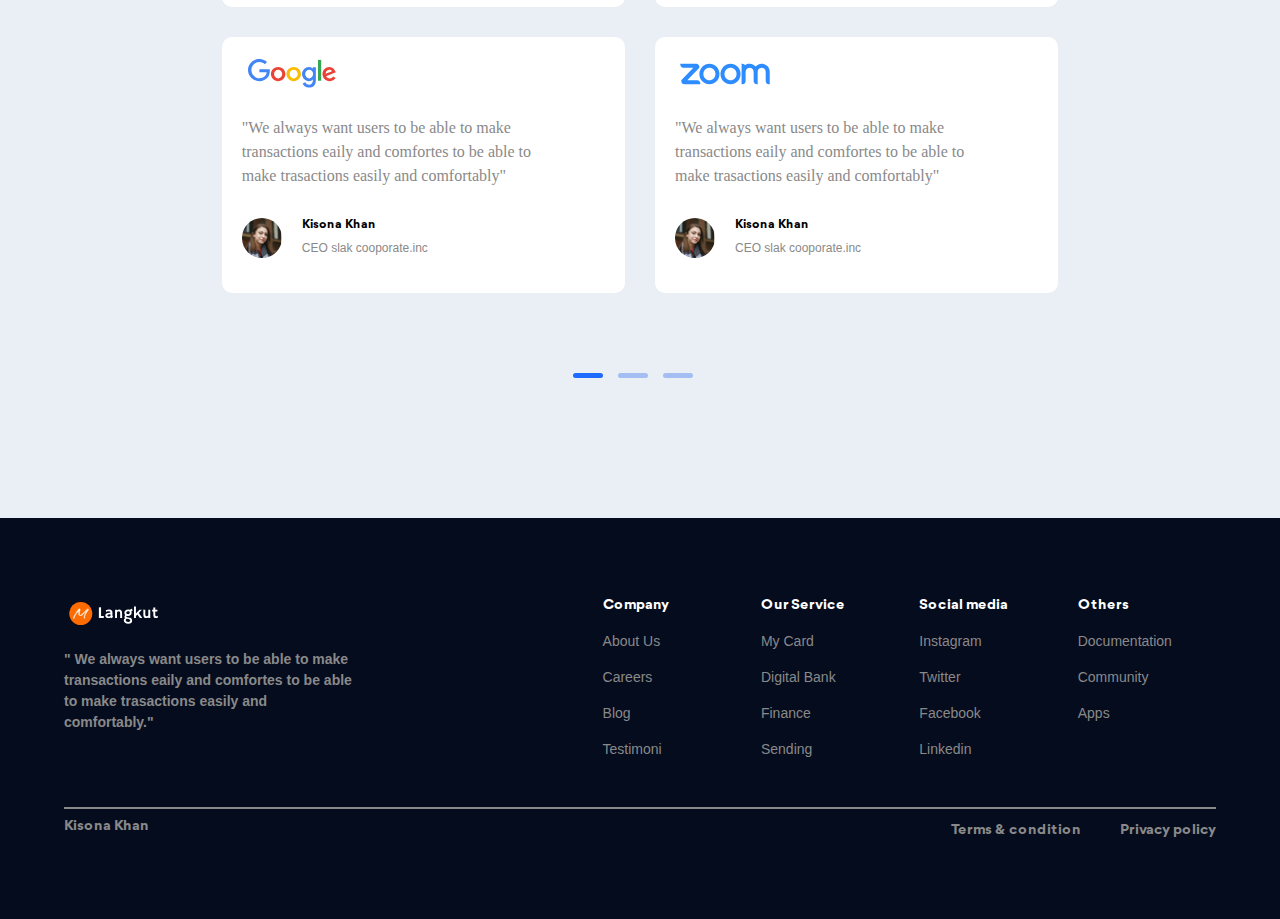
==== commit 41be23bb: "responsive 980px started" ====
--- a/index.html
+++ b/index.html
@@ -109,20 +109,20 @@
             <Div class="bottom">
                 <ul>
                     <li class="active">
-                        <a href=""><h3>1. We have features that help your finances <img src="Assets\Component 96.svg" alt=""></h3></a>
+                        <a href=""><h3>1. We have features that help your finances </h3><img src="Assets\Component 96.svg" alt=""></a>
                         <p>We always want users to be able to make transactions easily and comfortably</p>
                         <a href="" class="button">Learn More  <img src="Assets\Component 94.svg" alt=""></a>
                     </li>
                     <li>
-                        <a href=""><h3>2. We have features that help your finances <img src="Assets\Component 95.svg" alt=""></h3></a>
+                        <a href=""><h3>2. We have features that help your finances </h3><img src="Assets\Component 95.svg" alt=""></a>
                        
                     </li>
                     <li>
-                        <a href=""><h3>3. We have features that help your finances <img src="Assets\Component 95.svg" alt=""></h3></a>
+                        <a href=""><h3>3. We have features that help your finances </h3><img src="Assets\Component 95.svg" alt=""></a>
                         
                     </li>
                     <li>
-                        <a href=""><h3>4. We have features that help your finances <img src="Assets\Component 95.svg" alt=""></h3></a>
+                        <a href=""><h3>4. We have features that help your finances </h3><img src="Assets\Component 95.svg" alt=""></a>
                        
                     </li>
                     
--- a/style.css
+++ b/style.css
@@ -482,7 +482,7 @@
     font-size: 48px;
     font-family: 'Gordita-regular';
     font-weight: 600;
-    width: 40%;
+    width: 35%;
     
 
     
@@ -495,46 +495,39 @@
 }
 #finance Div.bottom ul li{
     margin: 20px 0;
-    width: 32%;
+    width: 35%;
     border-bottom: 2px solid #eaeff5;
     
 }
 #finance Div.bottom ul li.active{
     margin: 20px 0;
-    width: 32%;
+    width: 35%;
     border-bottom: 2px solid #eaeff5;
    
 }
 #finance Div.bottom ul li a{
     display: flex;
-    justify-content: center;
     align-items: center;
-    display: block;
     color: #000;
-    
+    margin-bottom: 20px;
+  
 }
 #finance Div.bottom ul li.active a{
-    display: block;
     color: #000;
+    margin-bottom: 20px;
    
 }
 #finance Div.bottom ul li a h3{
-    display: flex;
-    justify-content: space-between;
-    margin-bottom: 20px;
+    margin-right: 20px;
     font-weight: 400;
     
 }
 #finance Div.bottom ul li.active a h3{
-    display: flex;
-    justify-content: space-between;
-    margin-bottom: 20px;
     font-weight: 400;
-    
 }
 #finance Div.bottom ul li a img{
-    display: block
-    
+    display: block;
+  
 }
 #finance Div.bottom ul li p{
     margin: 20px 0px;
@@ -542,7 +535,6 @@
     font-size: 14px;  
 
 }
-
 #finance Div.bottom ul li a.button{
     display: inline-block;
     margin-bottom: 20px;
@@ -918,18 +910,143 @@
         width: 96%;
     }
     #finance {
-       
-        background-position: right 10px top 173px;
+        background-position: right 10px top 90px;
         background-size: 614px 371px;
        
     }
-
-
-}
-   
-    
-
-@media all and (maxwidth:1280px){
-    
-}
-
+    #finance Div.top h2 {
+        width: 40%;
+    }
+    #finance Div.bottom ul li {
+        width: 47%;
+    }
+    #finance Div.bottom ul li.active {
+        width: 46%;
+    }
+    #app div.bg img {
+        right: -13px;
+    }
+    #app Div.container p {
+        width: 95%;
+        margin-bottom: 40px;
+    }
+    #app div.container h2 {
+        width: 100%;
+    }
+    #testimonials Div.top p {
+        width: 57%;
+    }
+    #testimonials Div.bottom {
+        flex-wrap: wrap;
+        justify-content: center;
+    }
+    #testimonials Div.bottom div.item {
+        width: 35%;
+    }
+    #testimonials Div.bottom div.item:nth-child(odd) {
+        margin-right: 30px;
+    }
+    #testimonials Div.bottom div.item:nth-child(1) {
+        margin-bottom: 30px;
+    }
+    #testimonials Div.bottom div.item:nth-child(2) {
+        margin-bottom: 30px;
+    }
+    #testimonials Div.bottom div.item ul li blockquote {
+        width: 81%;
+        font-size: 16px;
+       
+    }
+    Footer Div.top Div.item.large blockquote {
+        width: 56%;
+    }
+}
+@media all and (max-width:1080px){
+
+    #spotlight Div.top span.label {
+        font-size: 18px;
+    }
+    #spotlight Div.top h1 {
+        width: 48%;
+        font-size: 50px;
+        line-height: 1.3em;
+    }
+    #spotlight Div.top p {
+        font-size: 15px;
+        width: 50%;
+        margin-bottom: 40px;
+    }
+    #spotlight Div.top form ul {
+        width: 44%;
+    }
+    #spotlight Div.top form ul li label {
+        font-size: 16px;
+    }
+    #spotlight Div.top form ul li input[type="email"] {
+        width: 46%;
+        font-size: 13px;
+    }
+    #spotlight Div.top form ul li input[type="submit"] {
+        font-size: 18px;
+        padding: 12px 24px;
+        top: 16px;
+    }
+    #spotlight Div.bottom ul li {
+        width: 60px;
+    }
+    #spotlight {
+        background-size: 440px 440px;
+        padding-bottom: 0px;
+    }
+    #product Div.top h2 {
+        width: 50%;
+    }
+    #product Div.middle div.item ul li div.img_container {
+        height: 240px;
+    }
+    #product Div.middle div.item ul li h3 {
+        font-size: 30px;
+    }
+    #product Div.middle div.item ul li p {
+        font-size: 18px;
+        width: 100%;
+    }
+    #finance Div.top h2 {
+        width: 50%;
+    }
+    #finance Div.bottom ul li {
+        width: 52%;
+    }
+    #finance Div.bottom ul li.active {
+        width: 52%;
+    }
+    #finance {
+        background-position: right 10px top 164px;
+        background-size: 549px 326px;
+    }
+    #app Div.container h2 {
+        font-size: 40px;
+    }
+    #app Div.container p {
+        width: 100%;
+    }
+    #testimonials Div.top Span.label {
+        font-size: 18px;
+    }
+    #testimonials Div.top p {
+        width: 63%;
+    }
+    #testimonials Div.bottom div.item ul li blockquote {
+        width: 90%;
+    }
+    Footer Div.top Div.item.large blockquote {
+        width: 62%;
+    }
+    Footer Div.bottom Div.left {
+        width: 29%;
+    }  
+}
+@media all and (max-width:980px){
+
+}
+
